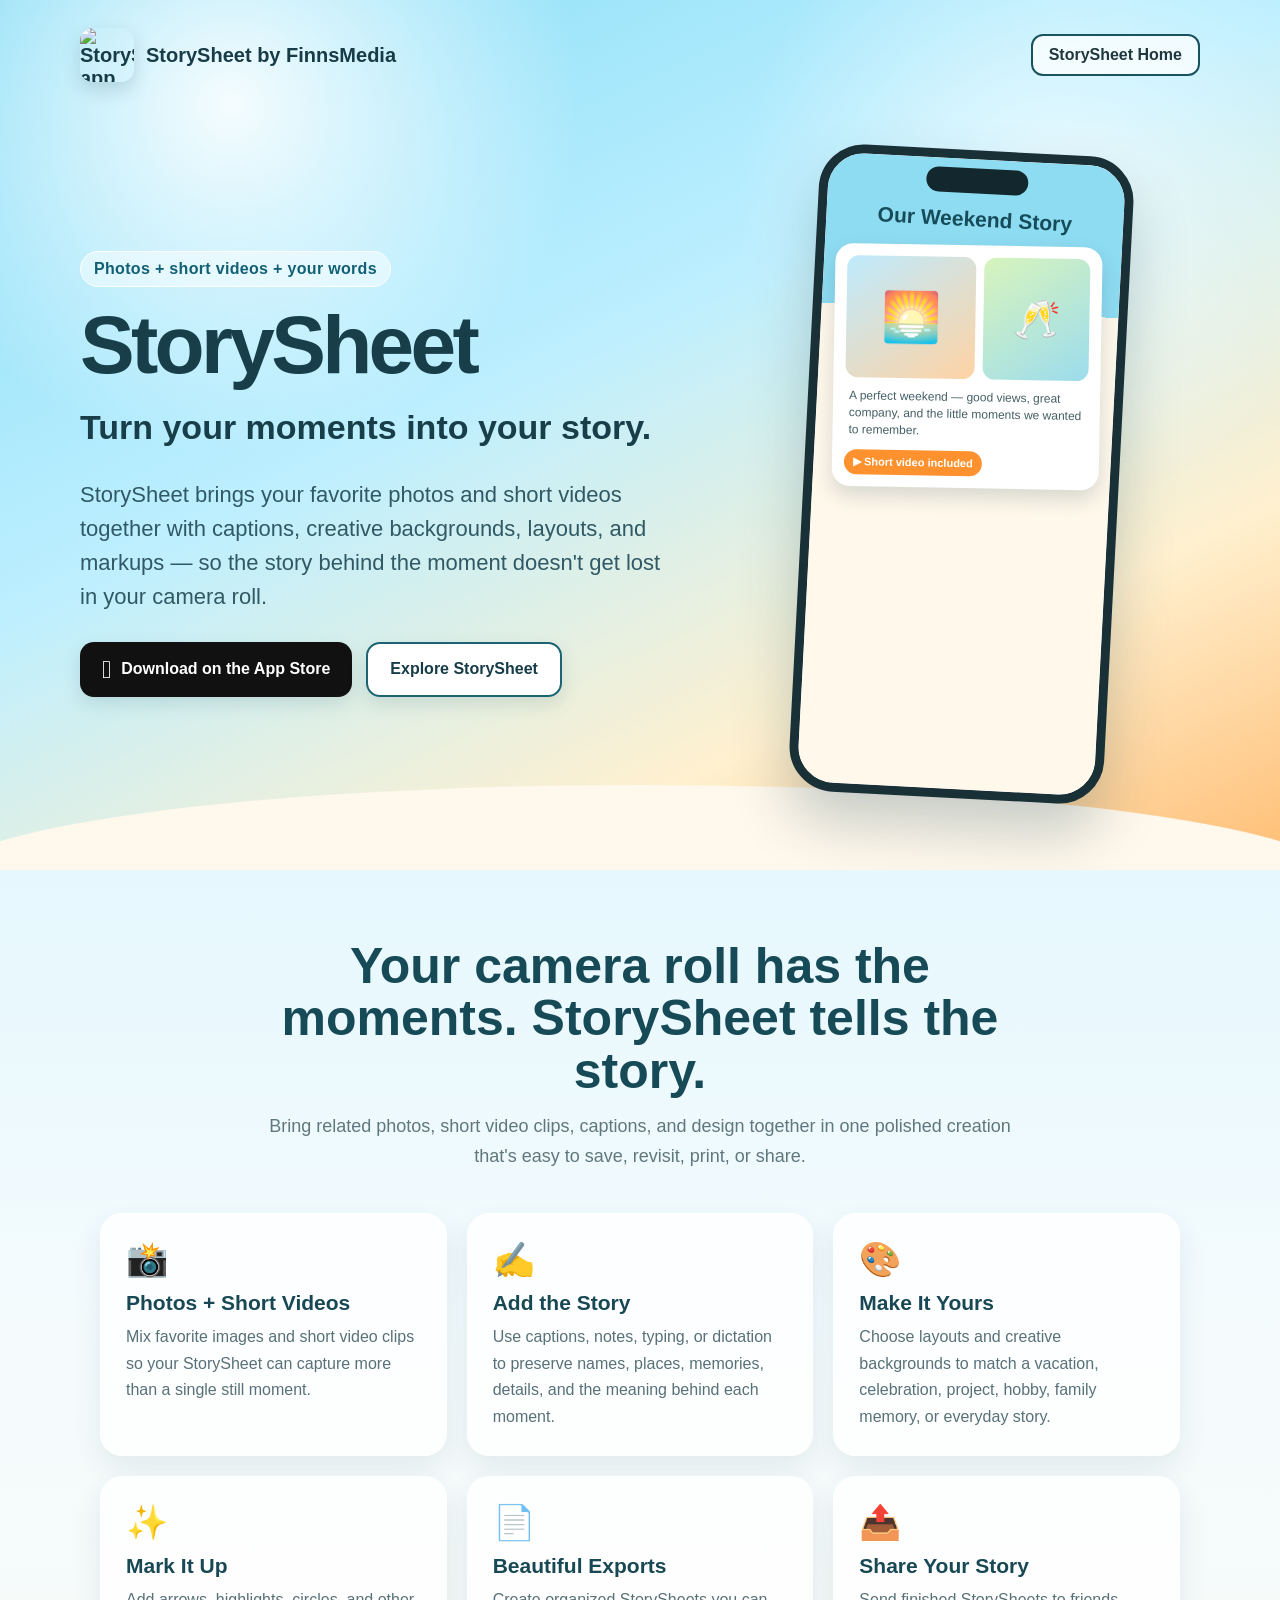
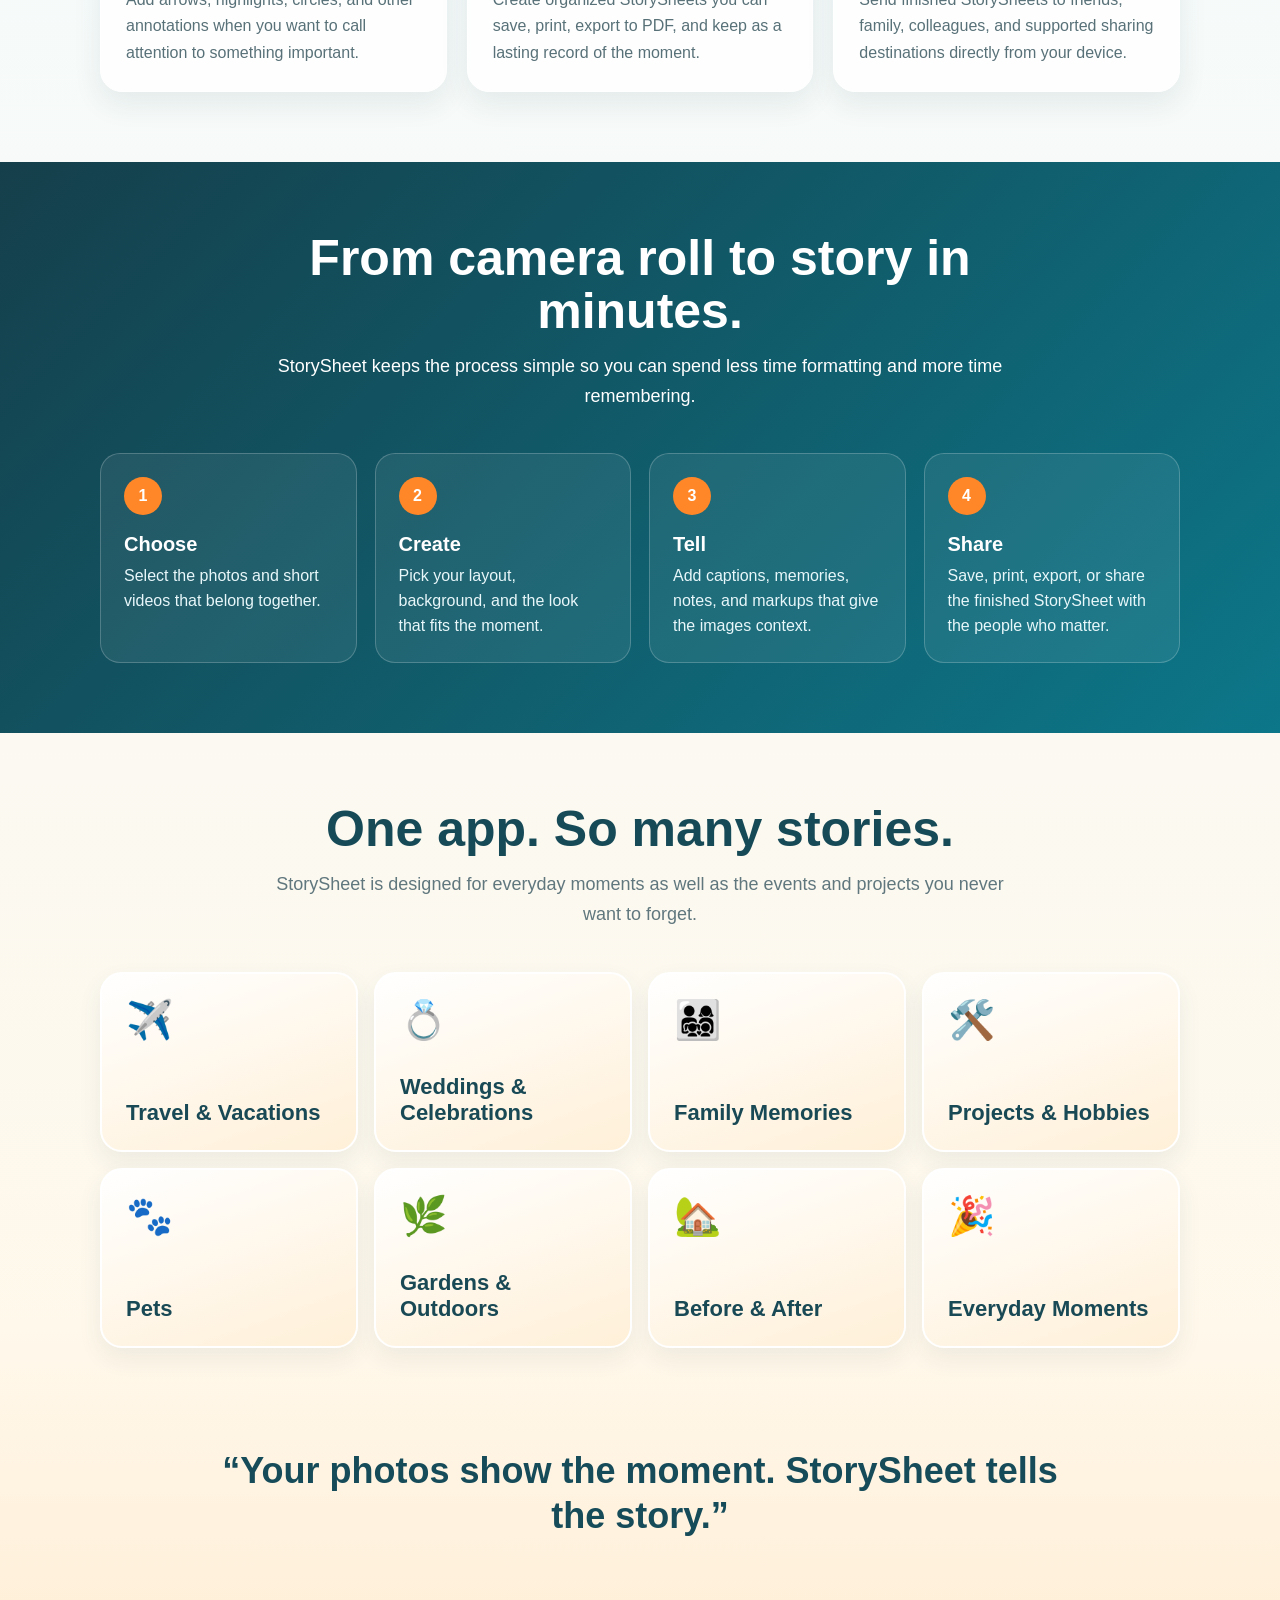
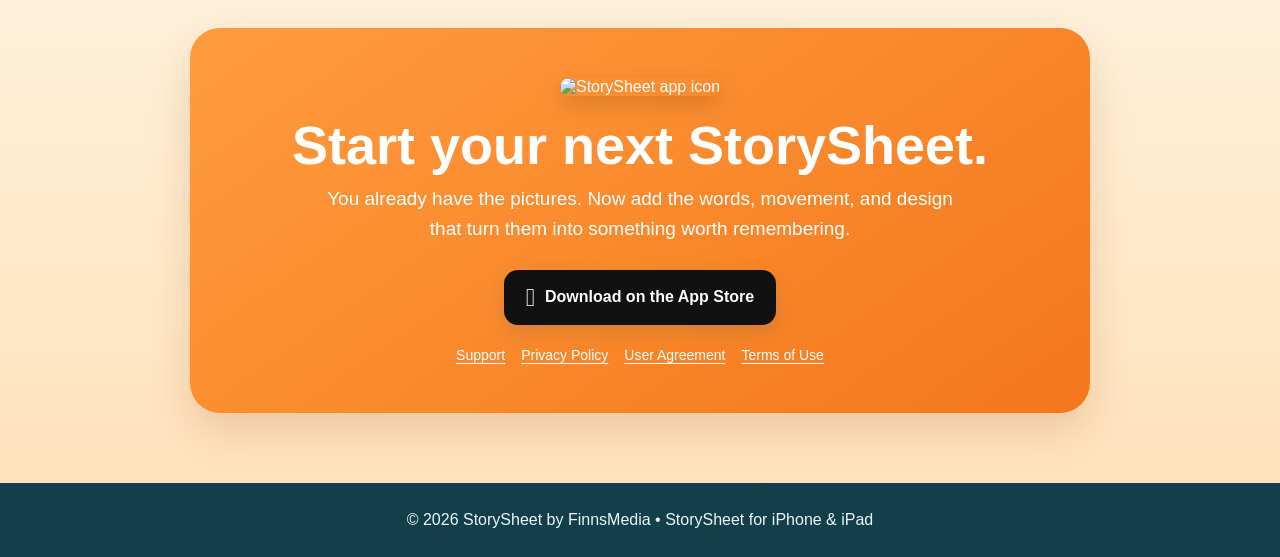
==== index.html @ b2961962 "Publish StorySheet-branded index.html for TikTok website review" ====
<!DOCTYPE html>
<html lang="en">
<head>
<meta charset="UTF-8">
<meta name="viewport" content="width=device-width, initial-scale=1.0">
<link rel="icon" type="image/png" href="https://mnicolaro.github.io/https://mnicolaro.github.io/StorySheet-icon.png">
<link rel="apple-touch-icon" href="https://mnicolaro.github.io/https://mnicolaro.github.io/StorySheet-icon.png">
<meta name="theme-color" content="#ff8a23">
<title>StorySheet | Turn Your Moments Into Your Story</title>
<meta name="description" content="StorySheet turns your photos, short videos, captions, and creative layouts into beautiful visual stories you can save and share.">
<style>
:root{
  --orange:#ff8728;
  --orange-deep:#e86413;
  --sky:#8bd9f4;
  --sky-light:#dff6ff;
  --navy:#173c47;
  --teal:#087b8b;
  --cream:#fff8ec;
  --paper:#fffdf8;
  --ink:#20373d;
  --muted:#60777e;
}
*{box-sizing:border-box}
html{scroll-behavior:smooth}
body{
  margin:0;
  font-family:-apple-system,BlinkMacSystemFont,"Segoe UI",Arial,sans-serif;
  color:var(--ink);
  background:linear-gradient(180deg,#c9f1ff 0,#f4fbfd 35%,#fff8eb 78%,#ffe0b7 100%);
}
a{color:inherit}
.hero{
  position:relative;
  overflow:hidden;
  min-height:650px;
  padding:28px 20px 72px;
  background:
    radial-gradient(circle at 18% 12%,rgba(255,255,255,.9),transparent 27%),
    radial-gradient(circle at 82% 22%,rgba(255,255,255,.65),transparent 25%),
    linear-gradient(155deg,#87ddf6 0%,#bdefff 42%,#fff0cf 75%,#ffbd73 100%);
}
.hero:after{
  content:"";
  position:absolute;
  left:-5%;
  right:-5%;
  bottom:-90px;
  height:175px;
  background:var(--cream);
  border-radius:50% 50% 0 0/55% 55% 0 0;
}
.topbar{
  position:relative;
  z-index:2;
  max-width:1120px;
  margin:auto;
  display:flex;
  align-items:center;
  justify-content:space-between;
  gap:18px;
}
.brand{display:flex;align-items:center;gap:12px;font-weight:800;color:var(--navy);font-size:20px}
.brand img{width:54px;height:54px;border-radius:13px;box-shadow:0 8px 18px #2455652e}
.home-link{
  text-decoration:none;
  font-weight:700;
  padding:10px 16px;
  border:2px solid #1a5360;
  border-radius:12px;
  background:rgba(255,255,255,.74);
}
.hero-grid{
  position:relative;
  z-index:2;
  max-width:1120px;
  margin:68px auto 0;
  display:grid;
  grid-template-columns:1.1fr .9fr;
  align-items:center;
  gap:58px;
}
.eyebrow{
  display:inline-block;
  background:#fff7;
  border:1px solid #fff;
  border-radius:999px;
  padding:8px 13px;
  font-weight:800;
  color:#126075;
  letter-spacing:.02em;
  margin-bottom:18px;
}
h1{
  margin:0;
  max-width:690px;
  font-size:clamp(48px,7vw,82px);
  line-height:.98;
  letter-spacing:-.045em;
  color:#173e49;
}
.hero-copy p{
  font-size:clamp(18px,2vw,22px);
  line-height:1.55;
  max-width:670px;
  color:#315965;
  margin:24px 0;
}
.cta-row{display:flex;gap:14px;flex-wrap:wrap;margin-top:28px}
.cta{
  display:inline-flex;
  align-items:center;
  justify-content:center;
  gap:10px;
  min-height:52px;
  padding:13px 22px;
  border-radius:14px;
  text-decoration:none;
  font-weight:800;
  box-shadow:0 7px 18px #335d6a28;
}
.cta.primary{background:#111;color:#fff}
.cta.secondary{background:#fff;color:var(--navy);border:2px solid #1c6474}
.apple{font-family:-apple-system,BlinkMacSystemFont,sans-serif;font-size:25px}
.phone-wrap{display:grid;place-items:center}
.phone{
  width:min(315px,78vw);
  aspect-ratio:9/18.5;
  border:9px solid #1a3037;
  border-radius:45px;
  background:#fff;
  box-shadow:0 30px 55px #25505e42;
  overflow:hidden;
  position:relative;
  transform:rotate(3deg);
}
.notch{position:absolute;z-index:3;top:9px;left:50%;transform:translateX(-50%);width:102px;height:25px;border-radius:18px;background:#13282e}
.screen{
  height:100%;
  padding:48px 15px 17px;
  background:linear-gradient(#8edcf2 0 24%,#fff8eb 24% 100%);
}
.mini-title{text-align:center;color:#164c59;font-weight:900;font-size:21px;margin-bottom:14px}
.story-sheet{
  background:#fff;
  border-radius:18px;
  padding:12px;
  box-shadow:0 9px 20px #234b5530;
  transform:rotate(-2deg);
}
.photo-grid{display:grid;grid-template-columns:1.1fr .9fr;gap:8px}
.fake-photo{
  min-height:122px;
  border-radius:12px;
  display:grid;
  place-items:center;
  font-size:48px;
  background:linear-gradient(145deg,#beeafd,#ffd3a4);
}
.fake-photo.small{font-size:38px;background:linear-gradient(145deg,#d8f4bd,#9cdced)}
.caption{margin:10px 4px 2px;font-size:12px;line-height:1.4;color:#455f65}
.video-chip{
  display:inline-flex;align-items:center;gap:5px;
  margin-top:10px;padding:6px 9px;border-radius:999px;
  background:#ff922f;color:#fff;font-size:11px;font-weight:800
}
main{position:relative;z-index:3}
.section{max-width:1120px;margin:auto;padding:70px 20px}
.section-head{text-align:center;max-width:760px;margin:0 auto 42px}
.section h2{font-size:clamp(32px,4.5vw,50px);line-height:1.05;margin:0 0 15px;color:#174a57}
.section-head p{font-size:18px;line-height:1.65;color:var(--muted);margin:0}
.features{display:grid;grid-template-columns:repeat(3,1fr);gap:20px}
.card{
  background:rgba(255,255,255,.86);
  border:1px solid #fff;
  border-radius:22px;
  padding:25px;
  box-shadow:0 12px 28px #27556118;
}
.icon{font-size:34px;margin-bottom:12px}
.card h3{font-size:21px;margin:0 0 9px;color:#184854}
.card p{margin:0;line-height:1.65;color:#587178}
.story-band{
  background:linear-gradient(135deg,#153f4b,#0c7789);
  color:#fff;
}
.story-band .section h2,.story-band .section-head p{color:#fff}
.steps{display:grid;grid-template-columns:repeat(4,1fr);gap:18px}
.step{
  position:relative;background:#ffffff12;border:1px solid #ffffff35;
  border-radius:20px;padding:23px;min-height:190px
}
.step-number{
  width:38px;height:38px;border-radius:50%;display:grid;place-items:center;
  background:var(--orange);font-weight:900;margin-bottom:18px
}
.step h3{margin:0 0 8px;font-size:20px}
.step p{margin:0;line-height:1.55;color:#e8f7fa}
.uses{display:grid;grid-template-columns:repeat(4,1fr);gap:16px}
.use{
  min-height:180px;border-radius:22px;padding:24px;display:flex;flex-direction:column;justify-content:flex-end;
  background:linear-gradient(160deg,#fff,#fff0d8);border:2px solid #fff;box-shadow:0 10px 23px #2b526015
}
.use b{font-size:22px;color:#184955}
.use span{font-size:38px;margin-bottom:auto}
.quote{
  max-width:850px;margin:10px auto 0;text-align:center;
  font-size:clamp(25px,3vw,36px);font-weight:850;line-height:1.25;color:#164b59
}
.final{
  text-align:center;
  max-width:900px;
  margin:20px auto 70px;
  padding:50px 24px;
  border-radius:30px;
  background:linear-gradient(145deg,#ff9c3e,#f4771c);
  color:#fff;
  box-shadow:0 18px 40px #9a541d33;
}
.final img{width:90px;height:90px;border-radius:21px;box-shadow:0 8px 20px #7c3b1740}
.final h2{font-size:clamp(35px,5vw,54px);margin:18px 0 8px}
.final p{font-size:19px;line-height:1.6;max-width:650px;margin:0 auto 25px}
.legal{display:flex;justify-content:center;gap:16px;flex-wrap:wrap;margin-top:22px;font-size:14px}
.legal a{color:#fff;text-underline-offset:3px}
footer{text-align:center;padding:28px 20px;background:#123f4a;color:#e9f7fa}
@media(max-width:850px){
  .hero-grid{grid-template-columns:1fr;text-align:center;margin-top:48px}
  .hero-copy p{margin-left:auto;margin-right:auto}
  .cta-row{justify-content:center}
  .phone{width:min(285px,72vw)}
  .features{grid-template-columns:1fr 1fr}
  .steps,.uses{grid-template-columns:1fr 1fr}
}
@media(max-width:560px){
  .hero{padding-left:16px;padding-right:16px}
  .brand span{display:none}
  .hero-grid{gap:38px}
  .features,.steps,.uses{grid-template-columns:1fr}
  .section{padding:55px 16px}
  .topbar{align-items:center}
  .home-link{font-size:14px;padding:9px 12px}
}
</style>
<link rel="icon" type="image/png" href="https://mnicolaro.github.io/StorySheet-icon.png"><link rel="apple-touch-icon" href="https://mnicolaro.github.io/StorySheet-icon.png"><link rel="canonical" href="https://www.storysheetapp.com/">
</head>
<body>
<header class="hero">
  <div class="topbar">
    <div class="brand"><img src="https://mnicolaro.github.io/StorySheet-icon.png" alt="StorySheet app icon"><span>StorySheet by FinnsMedia</span></div>
    <a class="home-link" href="https://www.storysheetapp.com/">StorySheet Home</a>
  </div>

  <div class="hero-grid">
    <div class="hero-copy">
      <div class="eyebrow">Photos + short videos + your words</div>
      <h1>StorySheet</h1><p style="font-weight:800;font-size:clamp(24px,3vw,34px);margin:16px 0 0;color:#173e49">Turn your moments into your story.</p>
      <p>StorySheet brings your favorite photos and short videos together with captions, creative backgrounds, layouts, and markups — so the story behind the moment doesn't get lost in your camera roll.</p>
      <div class="cta-row">
        <a class="cta primary" href="https://apps.apple.com/us/app/storysheet/id6763627551" target="_blank" rel="noopener noreferrer"><span class="apple" aria-hidden="true">&#63743;</span> Download on the App Store</a>
        <a class="cta secondary" href="#features">Explore StorySheet</a>
      </div>
    </div>

    <div class="phone-wrap" aria-hidden="true">
      <div class="phone">
        <div class="notch"></div>
        <div class="screen">
          <div class="mini-title">Our Weekend Story</div>
          <div class="story-sheet">
            <div class="photo-grid">
              <div class="fake-photo">🌅</div>
              <div class="fake-photo small">🥂</div>
            </div>
            <div class="caption">A perfect weekend — good views, great company, and the little moments we wanted to remember.</div>
            <div class="video-chip">▶ Short video included</div>
          </div>
        </div>
      </div>
    </div>
  </div>
</header>

<main>
<section class="section" id="features">
  <div class="section-head">
    <h2>Your camera roll has the moments. StorySheet tells the story.</h2>
    <p>Bring related photos, short video clips, captions, and design together in one polished creation that's easy to save, revisit, print, or share.</p>
  </div>
  <div class="features">
    <article class="card"><div class="icon">📸</div><h3>Photos + Short Videos</h3><p>Mix favorite images and short video clips so your StorySheet can capture more than a single still moment.</p></article>
    <article class="card"><div class="icon">✍️</div><h3>Add the Story</h3><p>Use captions, notes, typing, or dictation to preserve names, places, memories, details, and the meaning behind each moment.</p></article>
    <article class="card"><div class="icon">🎨</div><h3>Make It Yours</h3><p>Choose layouts and creative backgrounds to match a vacation, celebration, project, hobby, family memory, or everyday story.</p></article>
    <article class="card"><div class="icon">✨</div><h3>Mark It Up</h3><p>Add arrows, highlights, circles, and other annotations when you want to call attention to something important.</p></article>
    <article class="card"><div class="icon">📄</div><h3>Beautiful Exports</h3><p>Create organized StorySheets you can save, print, export to PDF, and keep as a lasting record of the moment.</p></article>
    <article class="card"><div class="icon">📤</div><h3>Share Your Story</h3><p>Send finished StorySheets to friends, family, colleagues, and supported sharing destinations directly from your device.</p></article>
  </div>
</section>

<section class="story-band">
  <div class="section">
    <div class="section-head">
      <h2>From camera roll to story in minutes.</h2>
      <p>StorySheet keeps the process simple so you can spend less time formatting and more time remembering.</p>
    </div>
    <div class="steps">
      <article class="step"><div class="step-number">1</div><h3>Choose</h3><p>Select the photos and short videos that belong together.</p></article>
      <article class="step"><div class="step-number">2</div><h3>Create</h3><p>Pick your layout, background, and the look that fits the moment.</p></article>
      <article class="step"><div class="step-number">3</div><h3>Tell</h3><p>Add captions, memories, notes, and markups that give the images context.</p></article>
      <article class="step"><div class="step-number">4</div><h3>Share</h3><p>Save, print, export, or share the finished StorySheet with the people who matter.</p></article>
    </div>
  </div>
</section>

<section class="section">
  <div class="section-head">
    <h2>One app. So many stories.</h2>
    <p>StorySheet is designed for everyday moments as well as the events and projects you never want to forget.</p>
  </div>
  <div class="uses">
    <div class="use"><span>✈️</span><b>Travel & Vacations</b></div>
    <div class="use"><span>💍</span><b>Weddings & Celebrations</b></div>
    <div class="use"><span>👨‍👩‍👧‍👦</span><b>Family Memories</b></div>
    <div class="use"><span>🛠️</span><b>Projects & Hobbies</b></div>
    <div class="use"><span>🐾</span><b>Pets</b></div>
    <div class="use"><span>🌿</span><b>Gardens & Outdoors</b></div>
    <div class="use"><span>🏡</span><b>Before & After</b></div>
    <div class="use"><span>🎉</span><b>Everyday Moments</b></div>
  </div>
</section>

<section class="section" style="padding-top:20px">
  <p class="quote">“Your photos show the moment. StorySheet tells the story.”</p>
</section>

<section class="final">
  <img src="https://mnicolaro.github.io/StorySheet-icon.png" alt="StorySheet app icon">
  <h2>Start your next StorySheet.</h2>
  <p>You already have the pictures. Now add the words, movement, and design that turn them into something worth remembering.</p>
  <a class="cta primary" href="https://apps.apple.com/us/app/storysheet/id6763627551" target="_blank" rel="noopener noreferrer"><span class="apple" aria-hidden="true">&#63743;</span> Download on the App Store</a>
  <div class="legal">
    <a href="support.html">Support</a>
    <a href="privacy-policy.html">Privacy Policy</a>
    <a href="user-agreement.html">User Agreement</a>
    <a href="terms-of-service.html">Terms of Use</a>
  </div>
</section>
</main>

<footer>© 2026 StorySheet by FinnsMedia • StorySheet for iPhone &amp; iPad</footer>
</body>
</html>
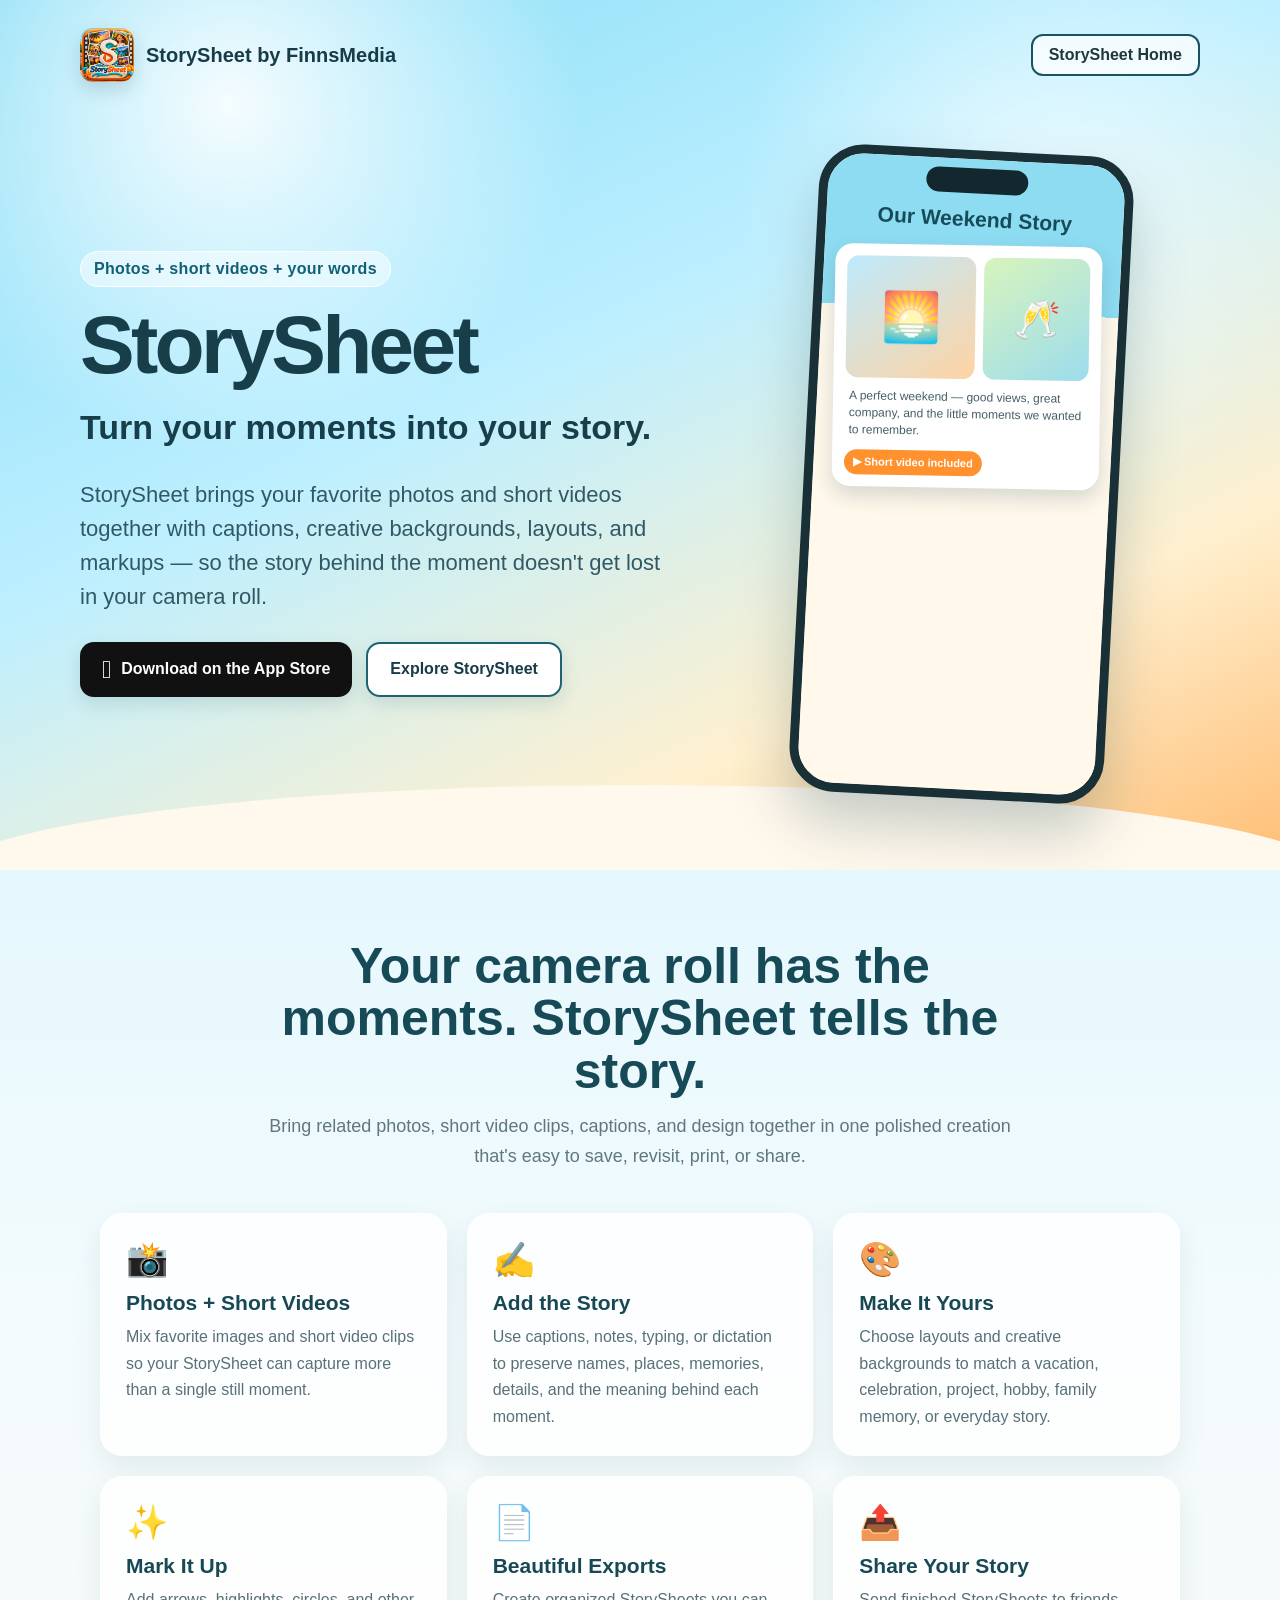
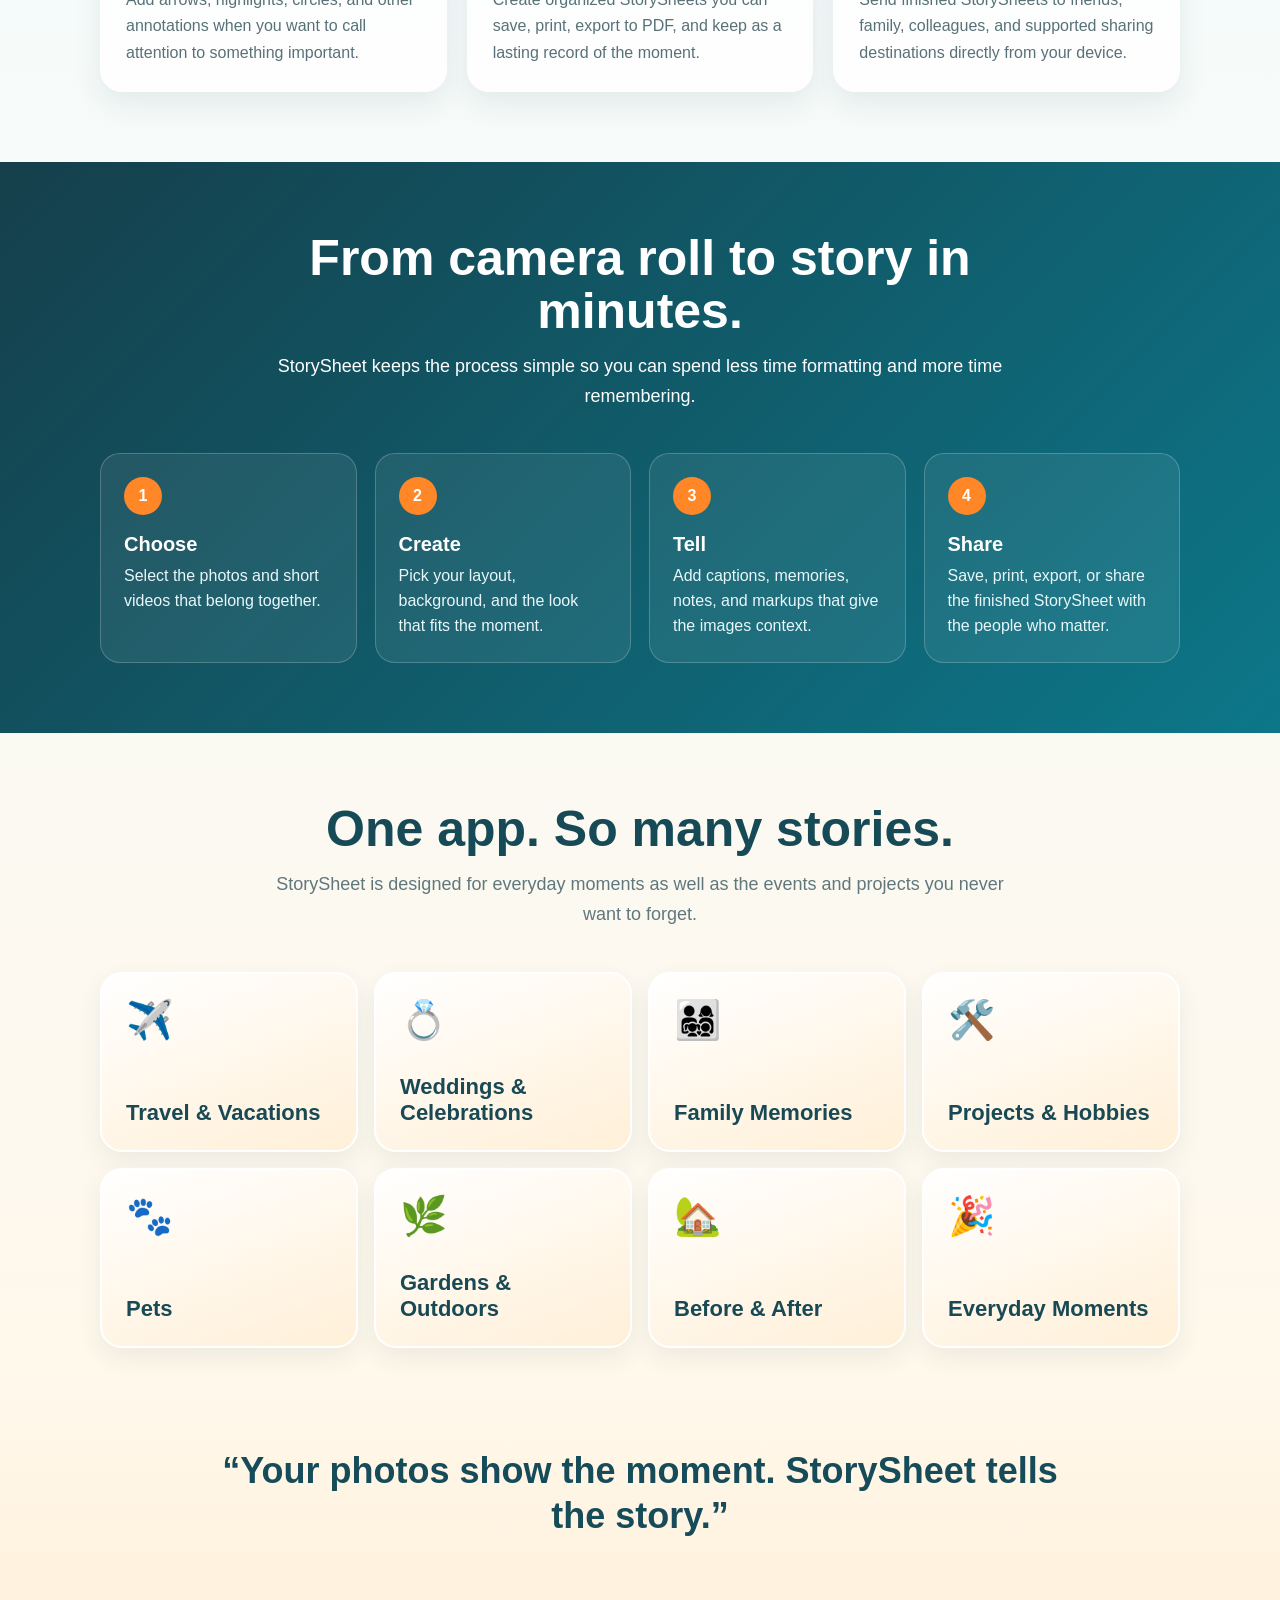
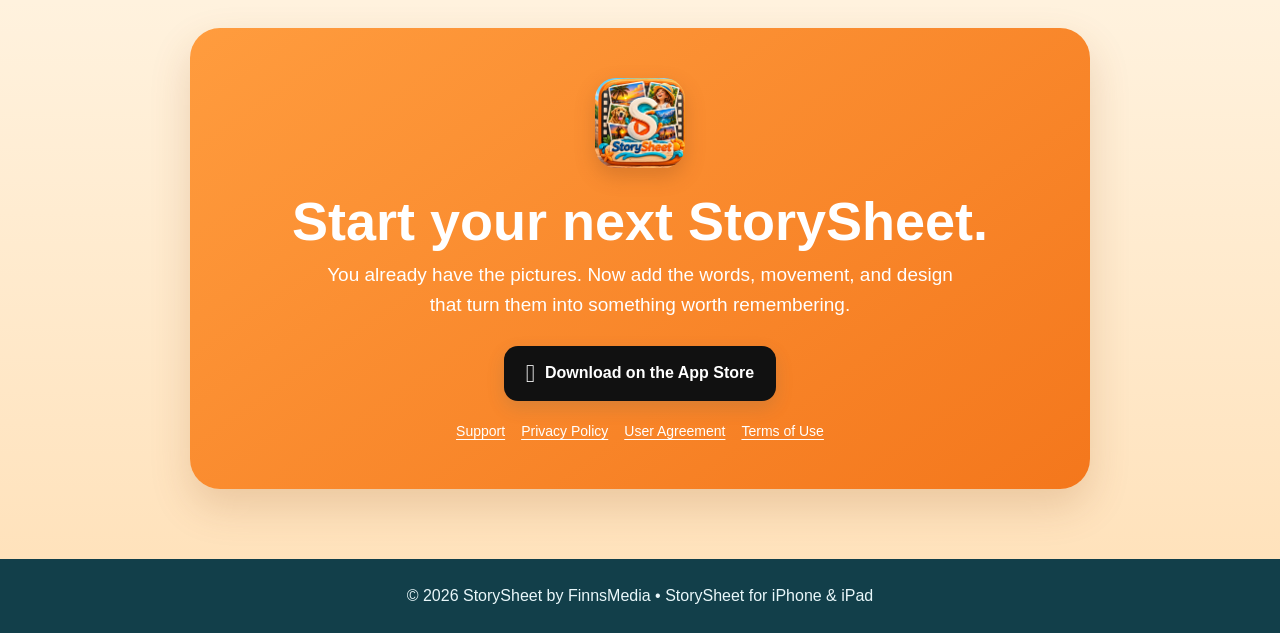
==== commit 2d709c68: "Use StorySheet-domain app icon for favicon and page header" ====
--- a/index.html
+++ b/index.html
@@ -3,8 +3,8 @@
 <head>
 <meta charset="UTF-8">
 <meta name="viewport" content="width=device-width, initial-scale=1.0">
-<link rel="icon" type="image/png" href="https://mnicolaro.github.io/https://mnicolaro.github.io/StorySheet-icon.png">
-<link rel="apple-touch-icon" href="https://mnicolaro.github.io/https://mnicolaro.github.io/StorySheet-icon.png">
+<link rel="icon" type="image/png" href="https://mnicolaro.github.io//StorySheet-icon.png">
+<link rel="apple-touch-icon" href="https://mnicolaro.github.io//StorySheet-icon.png">
 <meta name="theme-color" content="#ff8a23">
 <title>StorySheet | Turn Your Moments Into Your Story</title>
 <meta name="description" content="StorySheet turns your photos, short videos, captions, and creative layouts into beautiful visual stories you can save and share.">
@@ -241,12 +241,12 @@
   .home-link{font-size:14px;padding:9px 12px}
 }
 </style>
-<link rel="icon" type="image/png" href="https://mnicolaro.github.io/StorySheet-icon.png"><link rel="apple-touch-icon" href="https://mnicolaro.github.io/StorySheet-icon.png"><link rel="canonical" href="https://www.storysheetapp.com/">
+<link rel="icon" type="image/png" href="/StorySheet-icon.png"><link rel="apple-touch-icon" href="/StorySheet-icon.png"><link rel="canonical" href="https://www.storysheetapp.com/">
 </head>
 <body>
 <header class="hero">
   <div class="topbar">
-    <div class="brand"><img src="https://mnicolaro.github.io/StorySheet-icon.png" alt="StorySheet app icon"><span>StorySheet by FinnsMedia</span></div>
+    <div class="brand"><img src="/StorySheet-icon.png" alt="StorySheet app icon"><span>StorySheet by FinnsMedia</span></div>
     <a class="home-link" href="https://www.storysheetapp.com/">StorySheet Home</a>
   </div>
 
@@ -333,7 +333,7 @@
 </section>
 
 <section class="final">
-  <img src="https://mnicolaro.github.io/StorySheet-icon.png" alt="StorySheet app icon">
+  <img src="/StorySheet-icon.png" alt="StorySheet app icon">
   <h2>Start your next StorySheet.</h2>
   <p>You already have the pictures. Now add the words, movement, and design that turn them into something worth remembering.</p>
   <a class="cta primary" href="https://apps.apple.com/us/app/storysheet/id6763627551" target="_blank" rel="noopener noreferrer"><span class="apple" aria-hidden="true">&#63743;</span> Download on the App Store</a>
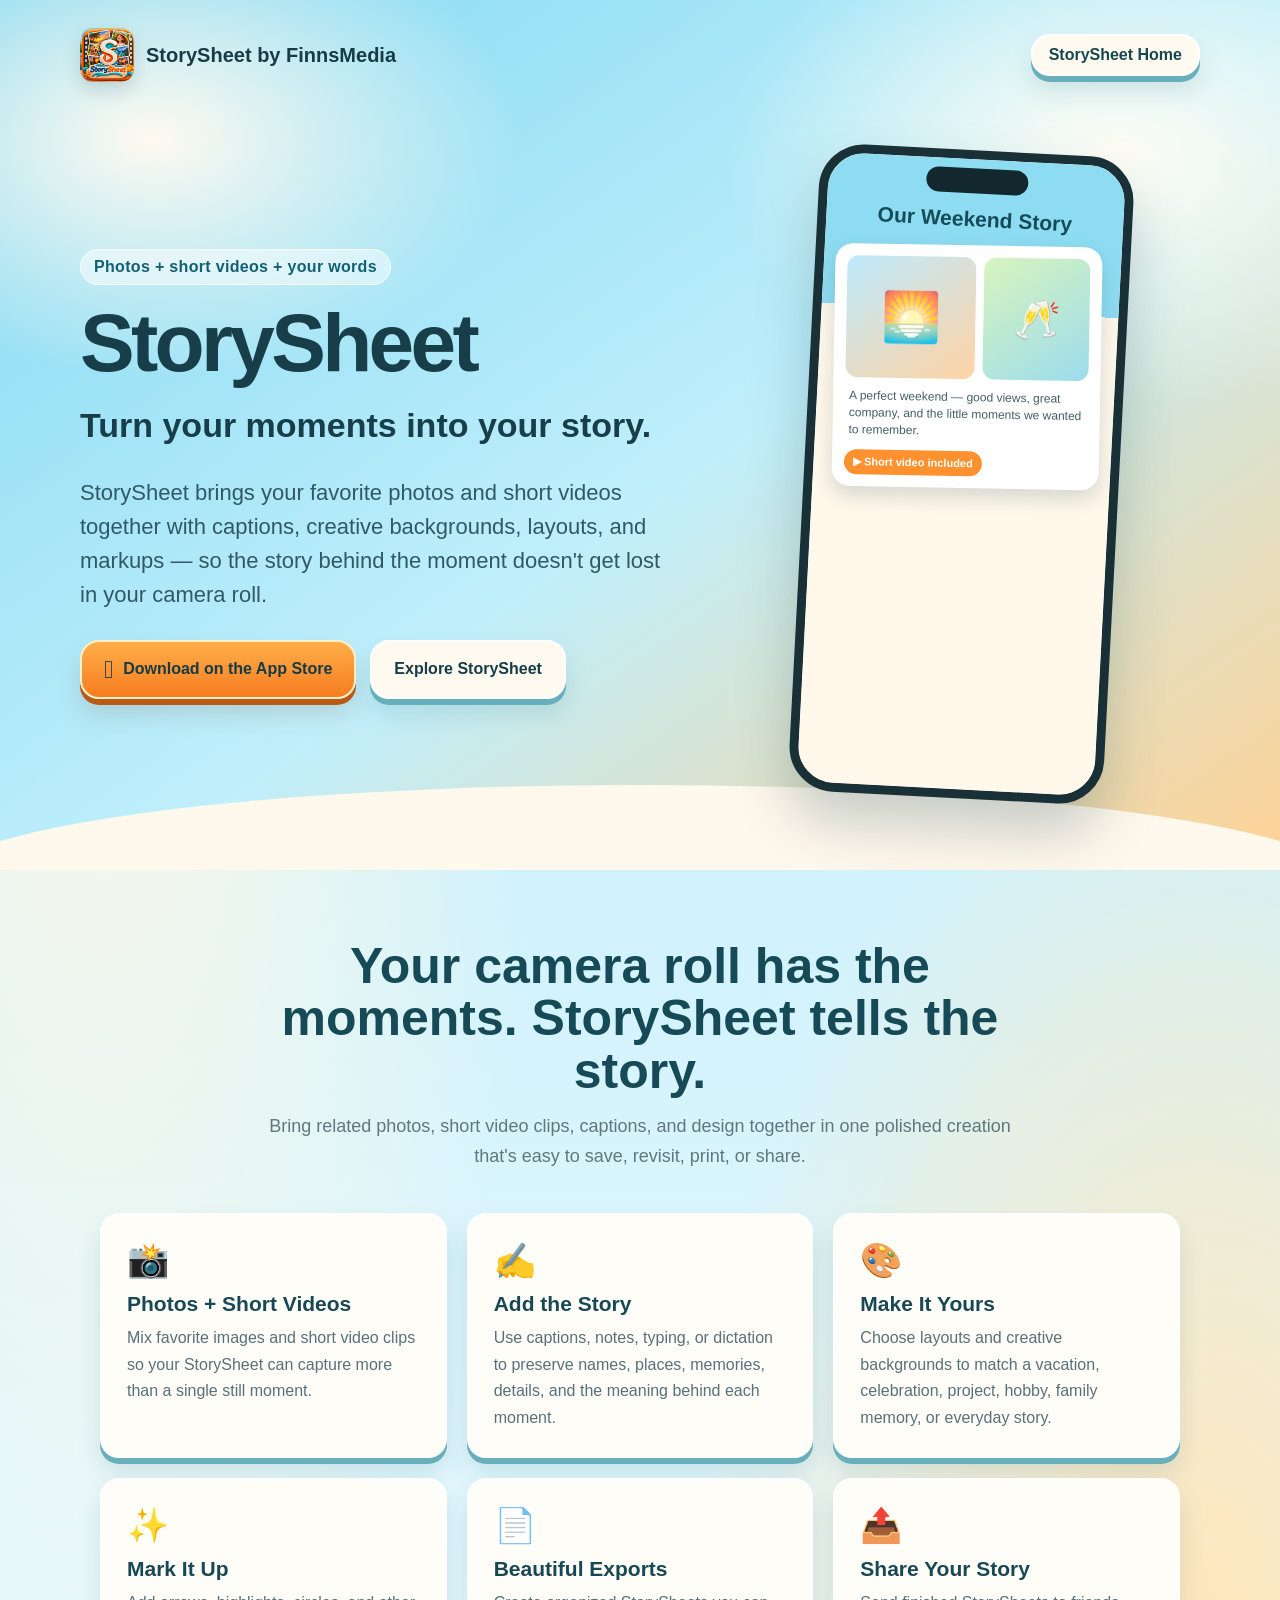
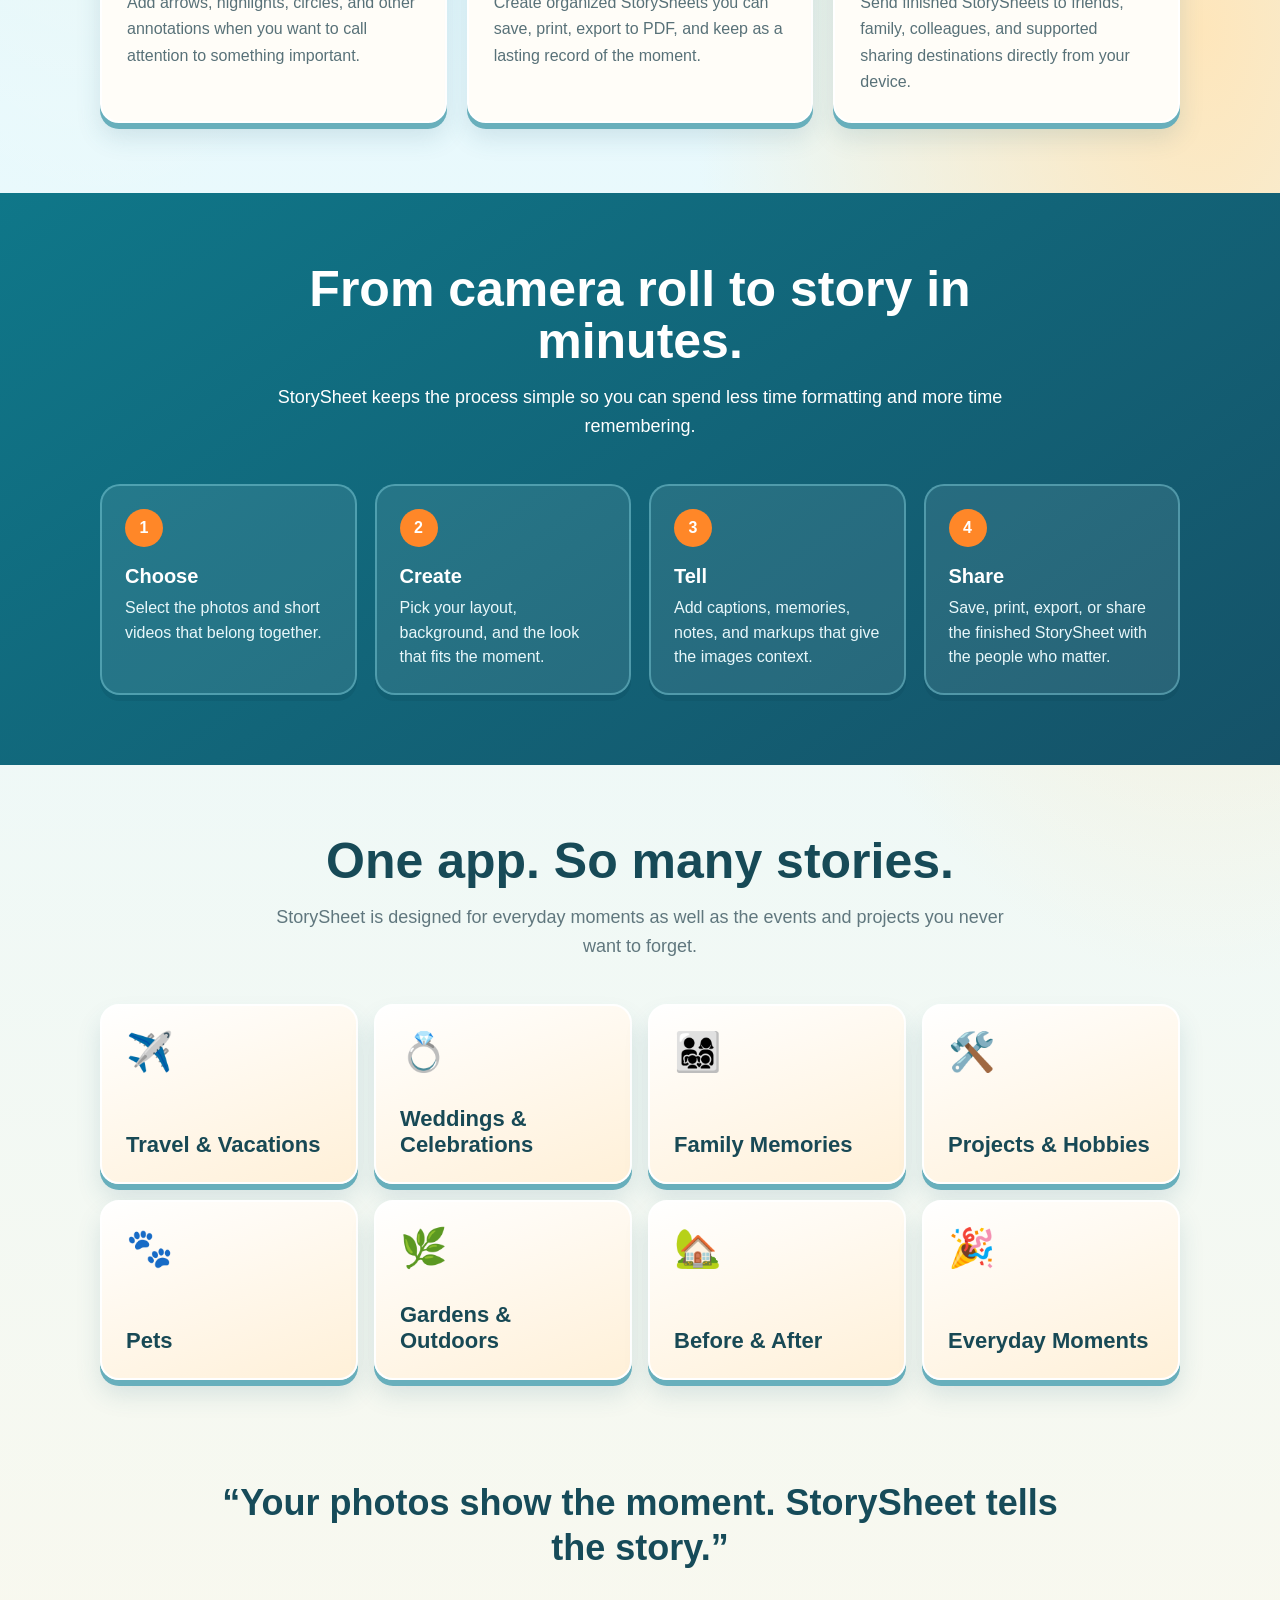
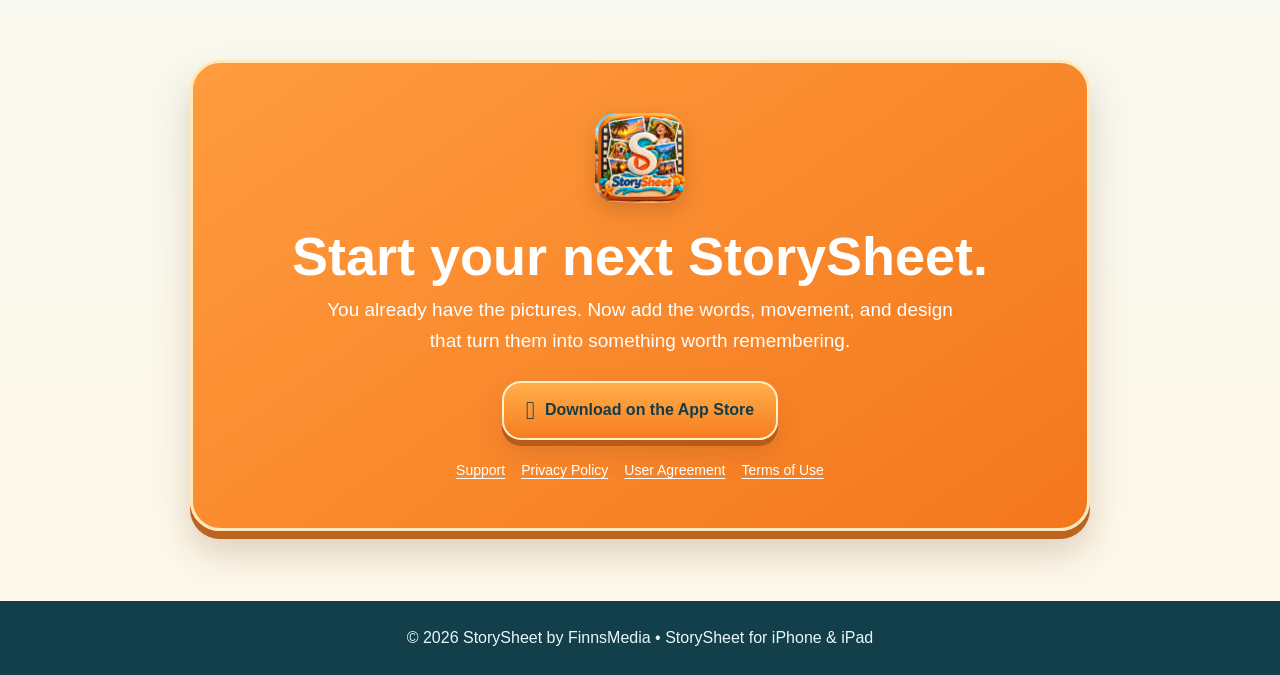
==== commit bb522a0c: "Apply FinnsMedia coastal clay styling to index.html" ====
--- a/index.html
+++ b/index.html
@@ -242,6 +242,7 @@
 }
 </style>
 <link rel="icon" type="image/png" href="/StorySheet-icon.png"><link rel="apple-touch-icon" href="/StorySheet-icon.png"><link rel="canonical" href="https://www.storysheetapp.com/">
+<link rel="stylesheet" href="/clay-theme.css">
 </head>
 <body>
 <header class="hero">
--- a/clay-theme.css
+++ b/clay-theme.css
@@ -0,0 +1,28 @@
+/* FinnsMedia-inspired coastal claymation design system — visual styling only */
+:root{--clay-sky:#bceeff;--clay-aqua:#54c6dc;--clay-teal:#087b8b;--clay-orange:#ff9b38;--clay-ink:#174750;--clay-cream:#fff8e9}
+html{scroll-behavior:smooth}
+body{color:var(--clay-ink)!important;background:radial-gradient(ellipse at 8% 14%,#fff9e8 0,transparent 27%),radial-gradient(ellipse at 94% 42%,#fee6bb 0,transparent 30%),linear-gradient(180deg,#b6ebfc 0%,#e8f9fd 44%,#fff8e9 100%)!important}
+body>div:first-of-type:not(.hero){background:linear-gradient(125deg,#76d5f0 0%,#b6edff 45%,#ffd396 100%)!important;color:#174750!important;padding:48px 20px 60px!important;position:relative;overflow:hidden;box-shadow:inset 0 -9px 0 #fff9e9}
+body>div:first-of-type:not(.hero)::before,body>div:first-of-type:not(.hero)::after{content:"";position:absolute;z-index:0;background:rgba(255,255,255,.52);border-radius:50%;filter:blur(1px)}
+body>div:first-of-type:not(.hero)::before{width:240px;height:66px;left:5%;top:29px;box-shadow:45px -19px 0 12px rgba(255,255,255,.32)}
+body>div:first-of-type:not(.hero)::after{width:170px;height:52px;right:6%;top:72px;box-shadow:-25px -16px 0 10px rgba(255,255,255,.25)}
+body>div:first-of-type:not(.hero)>*{position:relative;z-index:1}
+body>div:first-of-type:not(.hero) img{border:4px solid #fff9ec!important;border-radius:25px!important;box-shadow:0 9px 0 #0d8d9b,0 16px 25px #21536638!important}
+body>div:first-of-type:not(.hero) h1{text-shadow:0 3px 0 #ffffffbd;font-weight:900;letter-spacing:-.035em}
+body>div:first-of-type:not(.hero) p{font-weight:700}
+body>div:nth-of-type(2):not(.hero){width:calc(100% - 32px);max-width:880px!important;margin:30px auto 48px!important;padding:clamp(22px,4vw,44px)!important;background:#fffdf8!important;border:3px solid #fff!important;border-radius:29px!important;box-shadow:0 10px 0 #80cdd6,0 21px 34px #316c7529!important;line-height:1.7}
+body>div:nth-of-type(2) h2{color:#116a7b;font-size:clamp(25px,3vw,34px);line-height:1.2}
+body>div:nth-of-type(2) h3{color:#166777;margin-top:1.5em}
+body>div:nth-of-type(2) hr{border:0;border-top:2px solid #d5edf0}
+body>div:nth-of-type(2) a[href="https://www.storysheetapp.com/"]{display:inline-block!important;padding:13px 23px!important;border:2px solid #145a69!important;border-radius:16px!important;background:linear-gradient(#ffb34e,#ff8a26)!important;color:#173c47!important;font-weight:800!important;text-decoration:none!important;box-shadow:0 5px 0 #c3661b,0 10px 18px #c3661b33!important;transition:transform .15s}
+body>div:nth-of-type(2) a[href="https://www.storysheetapp.com/"]:hover{transform:translateY(-2px)}
+body>div:last-of-type:not(:nth-of-type(2)){color:#356772!important}
+body:has(>header.hero) .hero{background:radial-gradient(ellipse at 12% 16%,#fffaf0 0%,transparent 23%),radial-gradient(ellipse at 87% 18%,#fffdf4 0%,transparent 25%),linear-gradient(145deg,#81d8f2 0%,#c0effb 54%,#ffd294 100%)}
+body:has(>header.hero) .home-link,body:has(>header.hero) .cta,body:has(>header.hero) .card,body:has(>header.hero) .use{border:2px solid #fff;box-shadow:0 6px 0 #68afbc,0 15px 25px #28667b25;border-radius:19px}
+body:has(>header.hero) .cta.primary{background:linear-gradient(180deg,#ffae49,#f77d20);color:#173b45;border-color:#ffefc9;box-shadow:0 6px 0 #b75b17,0 15px 25px #7c482b2c}
+body:has(>header.hero) .cta.secondary,body:has(>header.hero) .home-link{background:#fffaf0}
+body:has(>header.hero) .card{background:#fffdf8}
+body:has(>header.hero) .story-band{background:linear-gradient(145deg,#0f7789,#155268)}
+body:has(>header.hero) .step{background:#ffffff16;border:2px solid #90dfec66;box-shadow:0 6px 0 #083f502a}
+body:has(>header.hero) .final{border:3px solid #ffe8bb;box-shadow:0 8px 0 #bc641d,0 22px 35px #81533340}
+@media(max-width:600px){body>div:first-of-type:not(.hero){padding:32px 14px 38px!important}body>div:nth-of-type(2):not(.hero){width:calc(100% - 20px);padding:24px!important;margin:20px auto 32px!important}}
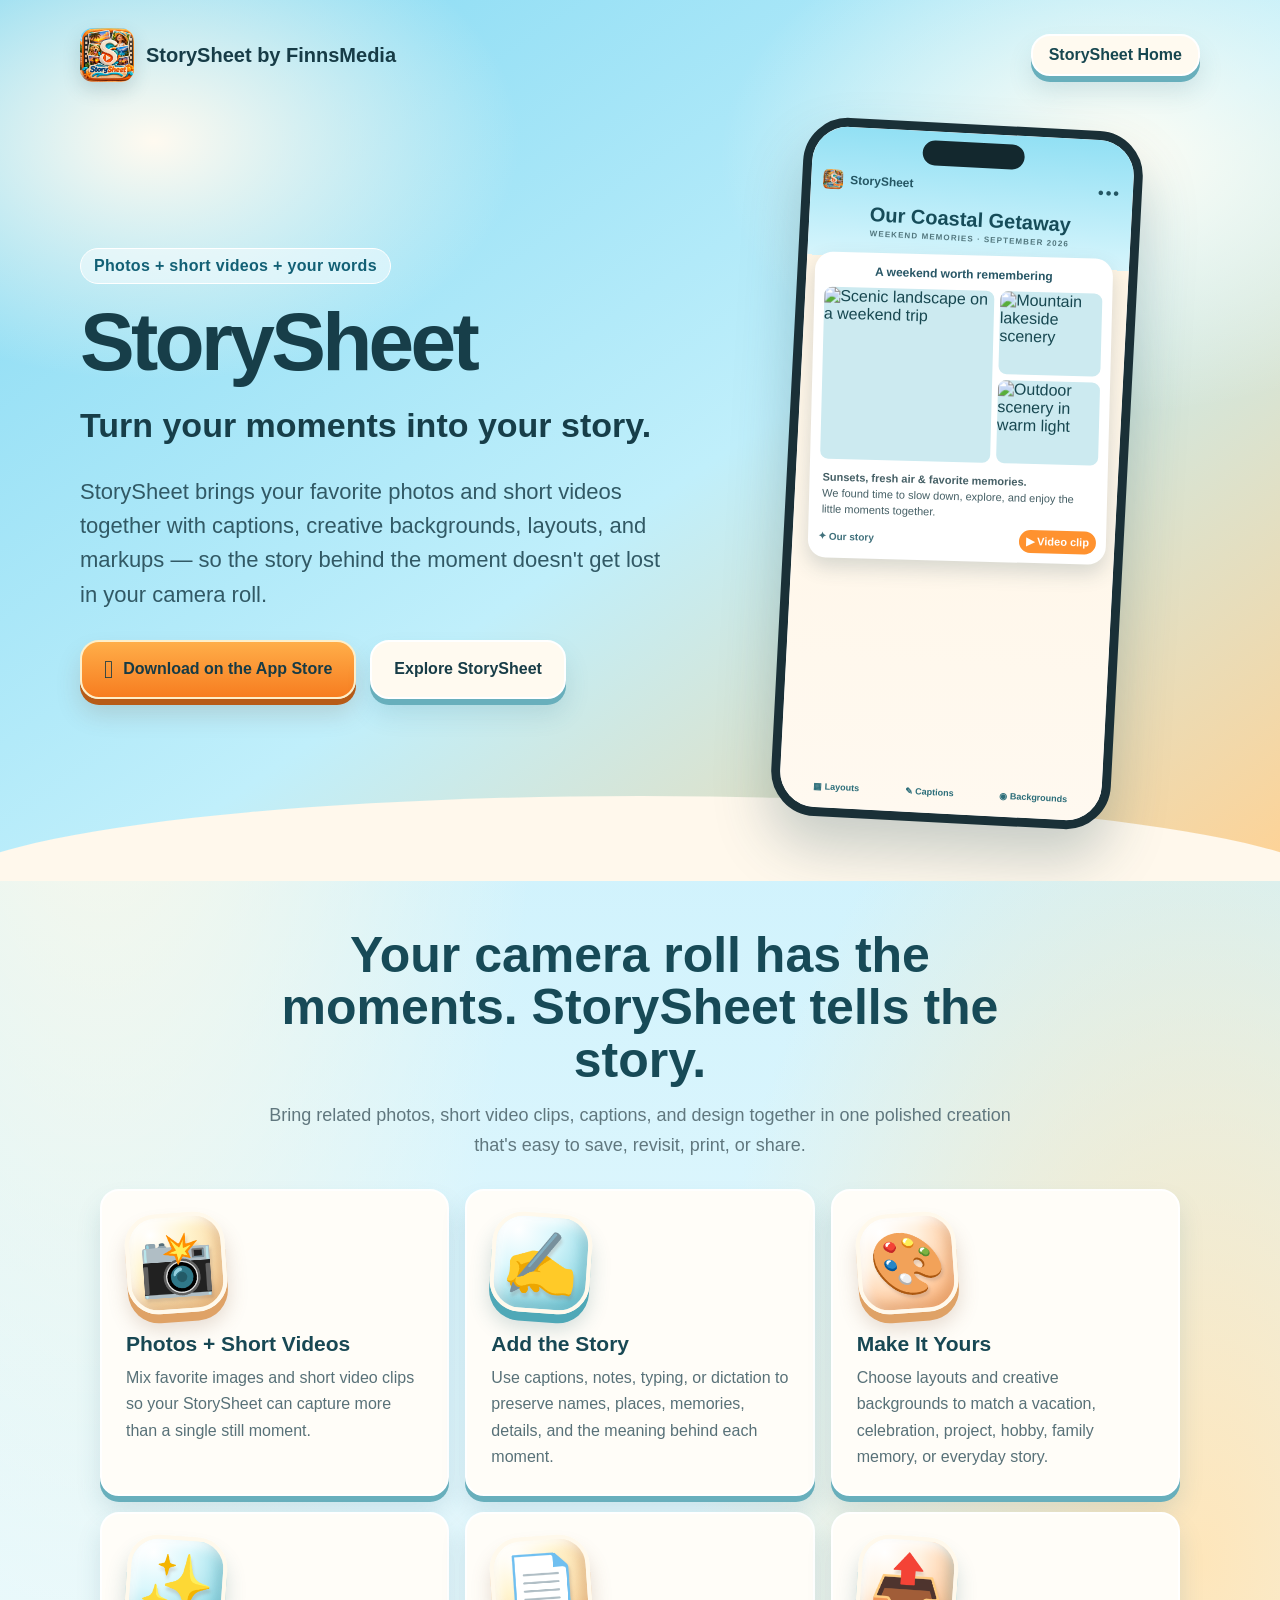
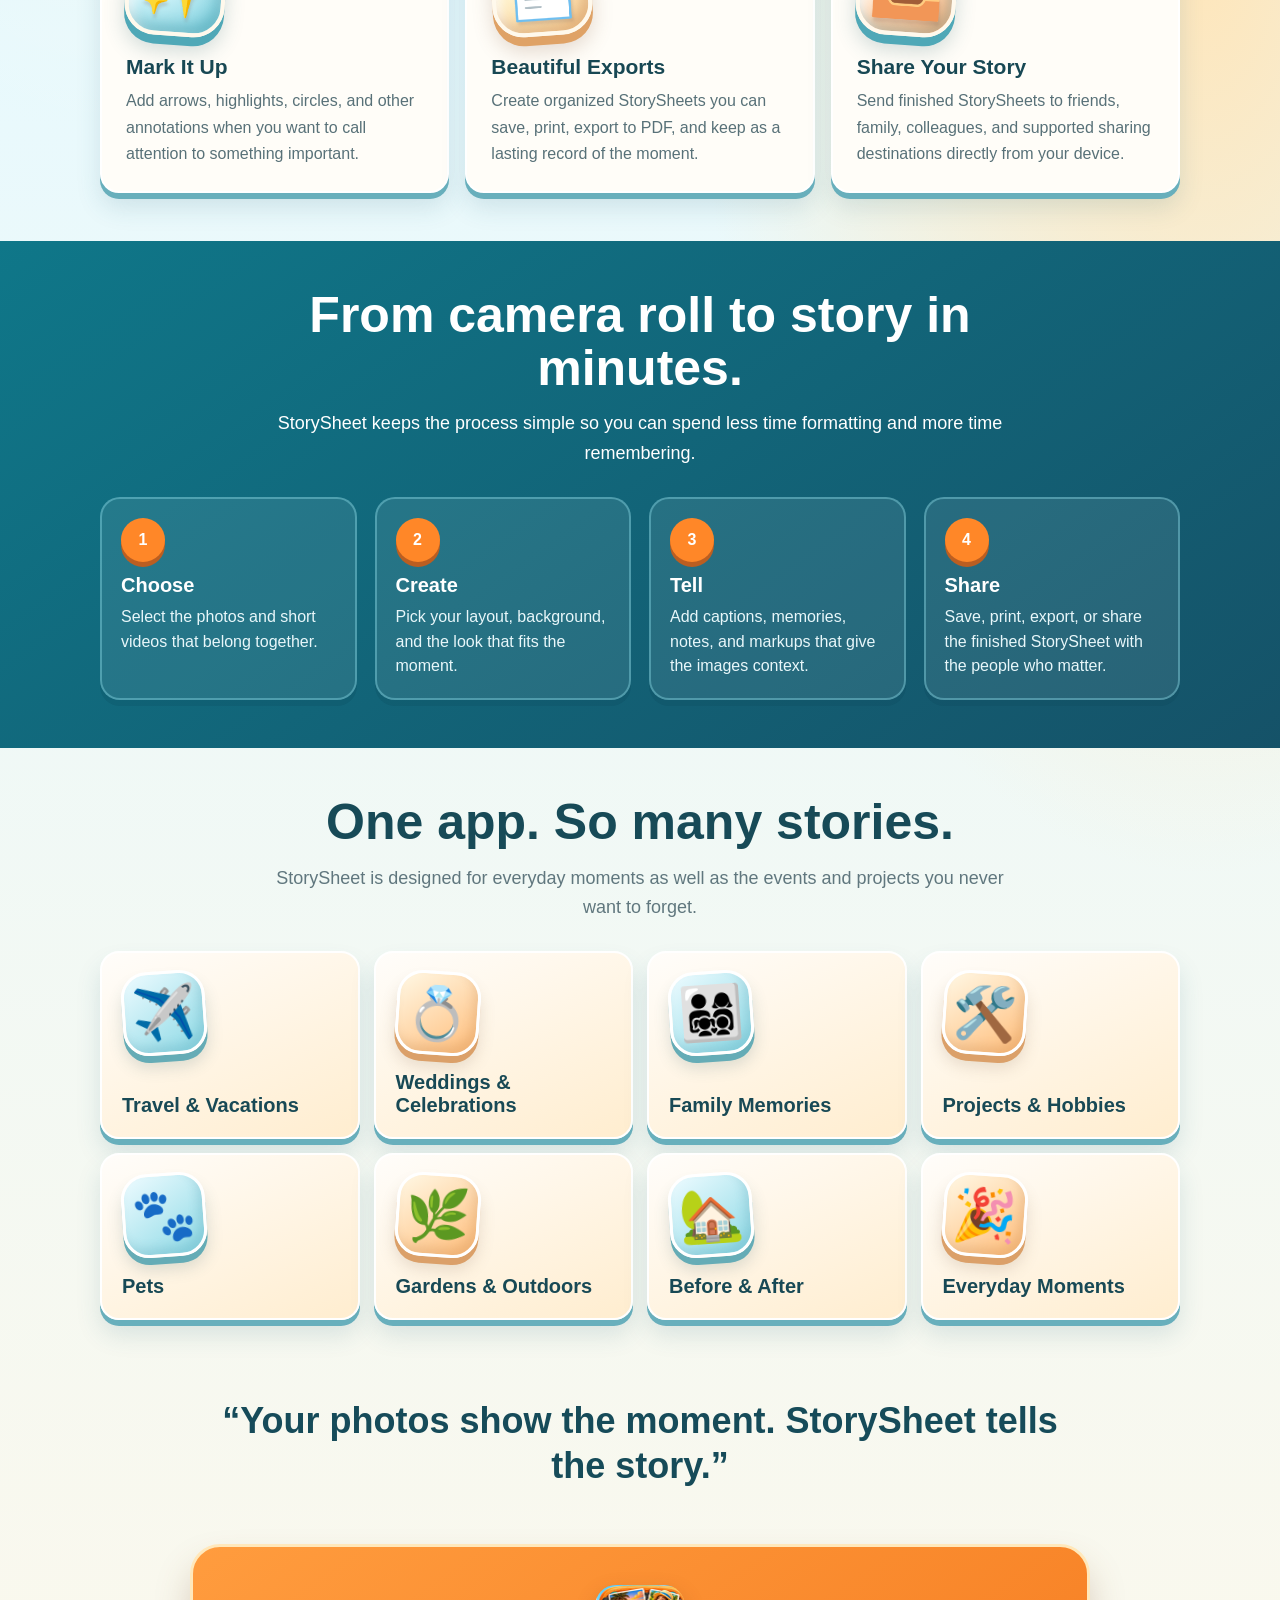
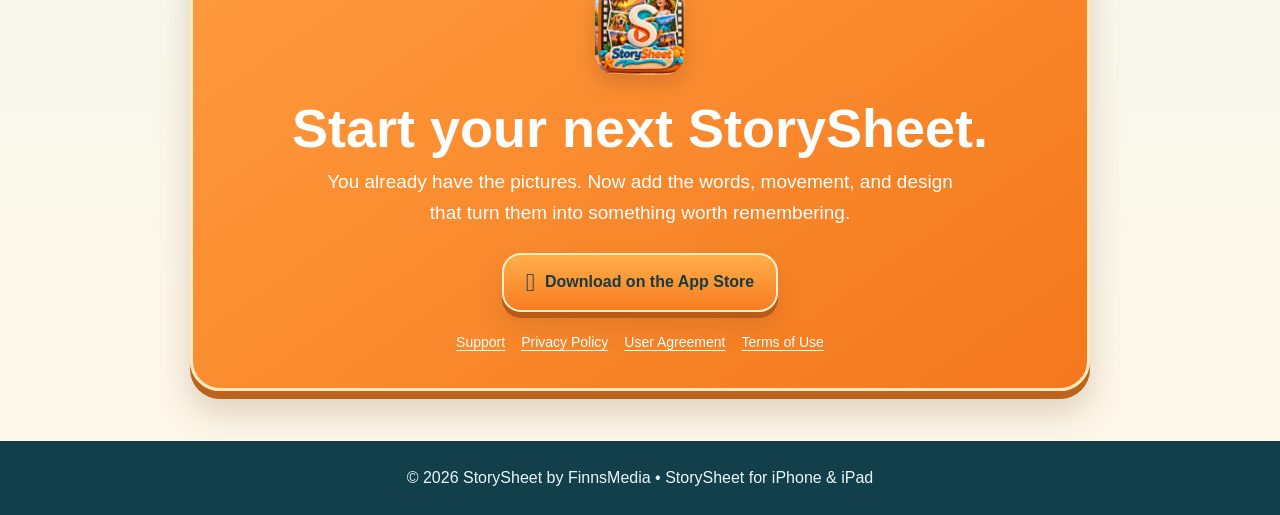
==== commit 74810efe: "Replace StorySheet hero phone emoji placeholders with photo story preview" ====
--- a/index.html
+++ b/index.html
@@ -240,6 +240,25 @@
   .topbar{align-items:center}
   .home-link{font-size:14px;padding:9px 12px}
 }
+
+/* Homepage preview: an actual photo-led StorySheet example instead of emoji placeholders */
+.phone{width:min(340px,82vw);aspect-ratio:9/18.5}
+.screen{padding:43px 12px 15px;background:linear-gradient(180deg,#92e0f4 0%,#d6f5fc 19%,#fff5e5 19%,#fff9f0 100%);display:flex;flex-direction:column}
+.preview-appbar{display:flex;align-items:center;gap:7px;font-size:12px;font-weight:850;color:#245663;margin-bottom:12px}
+.preview-appbar img{width:20px;height:20px;border-radius:5px}
+.preview-dots{margin-left:auto;letter-spacing:2px;font-size:16px}
+.mini-title{font-size:20px;margin:0 0 3px}
+.preview-date{text-align:center;font-size:8px;letter-spacing:1.1px;font-weight:800;color:#52777e;margin-bottom:12px}
+.story-sheet{padding:10px;transform:rotate(-1.5deg)}
+.preview-story-label{font-size:12px;font-weight:850;color:#275665;text-align:center;padding:2px 0 9px}
+.preview-photos{grid-template-columns:1.25fr .75fr;grid-template-rows:83px 83px;gap:6px}
+.preview-photos img{display:block;width:100%;height:100%;object-fit:cover;border-radius:8px;background:#cceaf0}
+.preview-photos .preview-photo-main{grid-row:span 2}
+.story-sheet .caption{margin:11px 3px 7px;font-size:11px;line-height:1.45}
+.preview-story-footer{display:flex;justify-content:space-between;align-items:center;gap:8px;font-size:10px;color:#41717c;font-weight:800}
+.preview-story-footer .video-chip{margin:0;padding:5px 7px}
+.preview-toolbar{margin-top:auto;display:flex;justify-content:space-around;gap:4px;padding:10px 1px 1px;font-size:9px;font-weight:800;color:#2b6d79}
+@media(max-width:560px){.phone{width:min(310px,78vw)}}
 </style>
 <link rel="icon" type="image/png" href="/StorySheet-icon.png"><link rel="apple-touch-icon" href="/StorySheet-icon.png"><link rel="canonical" href="https://www.storysheetapp.com/">
 <link rel="stylesheet" href="/clay-theme.css">
@@ -262,19 +281,24 @@
       </div>
     </div>
 
-    <div class="phone-wrap" aria-hidden="true">
+    <div class="phone-wrap" aria-label="Illustrative StorySheet sample showing a travel photo story with captions and video">
       <div class="phone">
         <div class="notch"></div>
         <div class="screen">
-          <div class="mini-title">Our Weekend Story</div>
+          <div class="preview-appbar"><img src="/StorySheet-icon.png" alt=""><span>StorySheet</span><span class="preview-dots">•••</span></div>
+          <div class="mini-title">Our Coastal Getaway</div>
+          <div class="preview-date">WEEKEND MEMORIES · SEPTEMBER 2026</div>
           <div class="story-sheet">
-            <div class="photo-grid">
-              <div class="fake-photo">🌅</div>
-              <div class="fake-photo small">🥂</div>
+            <div class="preview-story-label">A weekend worth remembering</div>
+            <div class="photo-grid preview-photos">
+              <img class="preview-photo-main" src="https://images.unsplash.com/photo-1500534623283-312aade485b7?auto=format&amp;fit=crop&amp;w=600&amp;q=80" alt="Scenic landscape on a weekend trip" loading="eager">
+              <img src="https://images.unsplash.com/photo-1470770841072-f978cf4d019e?auto=format&amp;fit=crop&amp;w=360&amp;q=80" alt="Mountain lakeside scenery" loading="eager">
+              <img src="https://images.unsplash.com/photo-1500534314209-a25ddb2bd429?auto=format&amp;fit=crop&amp;w=360&amp;q=80" alt="Outdoor scenery in warm light" loading="eager">
             </div>
-            <div class="caption">A perfect weekend — good views, great company, and the little moments we wanted to remember.</div>
-            <div class="video-chip">▶ Short video included</div>
+            <div class="caption"><strong>Sunsets, fresh air &amp; favorite memories.</strong><br>We found time to slow down, explore, and enjoy the little moments together.</div>
+            <div class="preview-story-footer"><span>✦ Our story</span><span class="video-chip">▶ Video clip</span></div>
           </div>
+          <div class="preview-toolbar"><span>▦ Layouts</span><span>✎ Captions</span><span>◉ Backgrounds</span></div>
         </div>
       </div>
     </div>
--- a/clay-theme.css
+++ b/clay-theme.css
@@ -26,3 +26,48 @@
 body:has(>header.hero) .step{background:#ffffff16;border:2px solid #90dfec66;box-shadow:0 6px 0 #083f502a}
 body:has(>header.hero) .final{border:3px solid #ffe8bb;box-shadow:0 8px 0 #bc641d,0 22px 35px #81533340}
 @media(max-width:600px){body>div:first-of-type:not(.hero){padding:32px 14px 38px!important}body>div:nth-of-type(2):not(.hero){width:calc(100% - 20px);padding:24px!important;margin:20px auto 32px!important}}
+
+/* Larger dimensional feature artwork and a more compact homepage layout */
+body:has(>header.hero) .hero{min-height:unset;padding-bottom:58px}
+body:has(>header.hero) .hero-grid{margin-top:42px;gap:38px}
+body:has(>header.hero) .section{padding-top:48px;padding-bottom:48px}
+body:has(>header.hero) .section-head{margin-bottom:28px}
+body:has(>header.hero) .features{gap:16px}
+body:has(>header.hero) .card{padding:22px 24px 24px;overflow:hidden;position:relative}
+body:has(>header.hero) .card .icon{
+  width:100px;height:100px;display:grid;place-items:center;
+  font-size:61px;line-height:1;margin:0 0 19px;
+  background:radial-gradient(circle at 24% 18%,#ffffff 0%,#fff4ce 36%,#f8c78b 100%);
+  border:4px solid #fff9ec;border-radius:31px;
+  box-shadow:inset -6px -8px 11px #a9693540,inset 5px 6px 10px #ffffffc0,0 9px 0 #dfa266,0 15px 20px #835a4138;
+  text-shadow:2px 4px 3px #785b5435;
+  transform:rotate(-4deg);
+}
+body:has(>header.hero) .card:nth-child(2n) .icon{transform:rotate(4deg);background:radial-gradient(circle at 23% 15%,#fff 0%,#d9f7fc 35%,#6cc9d9 100%);box-shadow:inset -6px -8px 12px #27768942,inset 5px 6px 12px #ffffffdd,0 9px 0 #4fa8b7,0 15px 20px #32677338}
+body:has(>header.hero) .card:nth-child(3n) .icon{background:radial-gradient(circle at 23% 15%,#fff 0%,#fff1df 35%,#ffab6b 100%)}
+body:has(>header.hero) .uses{gap:14px}
+body:has(>header.hero) .use{
+  min-height:167px;padding:18px 20px 20px;justify-content:space-between;
+  background:linear-gradient(155deg,#fffdfa,#ffedcf);
+}
+body:has(>header.hero) .use span{
+  display:grid;place-items:center;width:84px;height:84px;
+  font-size:52px;line-height:1;margin-bottom:16px;
+  border:3px solid #fff;border-radius:26px;
+  background:linear-gradient(145deg,#edfbff,#8cd9e5);
+  box-shadow:inset -5px -7px 10px #428a9d30,0 7px 0 #65acb6,0 12px 16px #345c652e;
+  transform:rotate(-4deg);
+}
+body:has(>header.hero) .use:nth-child(even) span{transform:rotate(4deg);background:linear-gradient(145deg,#fff8e5,#ffbd7a);box-shadow:inset -5px -7px 10px #ae743f30,0 7px 0 #dba069,0 12px 16px #795c422e}
+body:has(>header.hero) .use b{font-size:20px}
+body:has(>header.hero) .step{min-height:165px;padding:19px}
+body:has(>header.hero) .step-number{margin-bottom:12px;width:44px;height:44px;box-shadow:0 5px 0 #bb5e21}
+body:has(>header.hero) .final{margin-top:8px;margin-bottom:50px;padding:38px 24px}
+@media(max-width:850px){body:has(>header.hero) .hero-grid{gap:30px}}
+@media(max-width:560px){
+  body:has(>header.hero) .section{padding-top:36px;padding-bottom:36px}
+  body:has(>header.hero) .hero-grid{margin-top:28px}
+  body:has(>header.hero) .card .icon{width:88px;height:88px;font-size:55px}
+  body:has(>header.hero) .use{min-height:138px}
+  body:has(>header.hero) .use span{width:75px;height:75px;font-size:47px}
+}
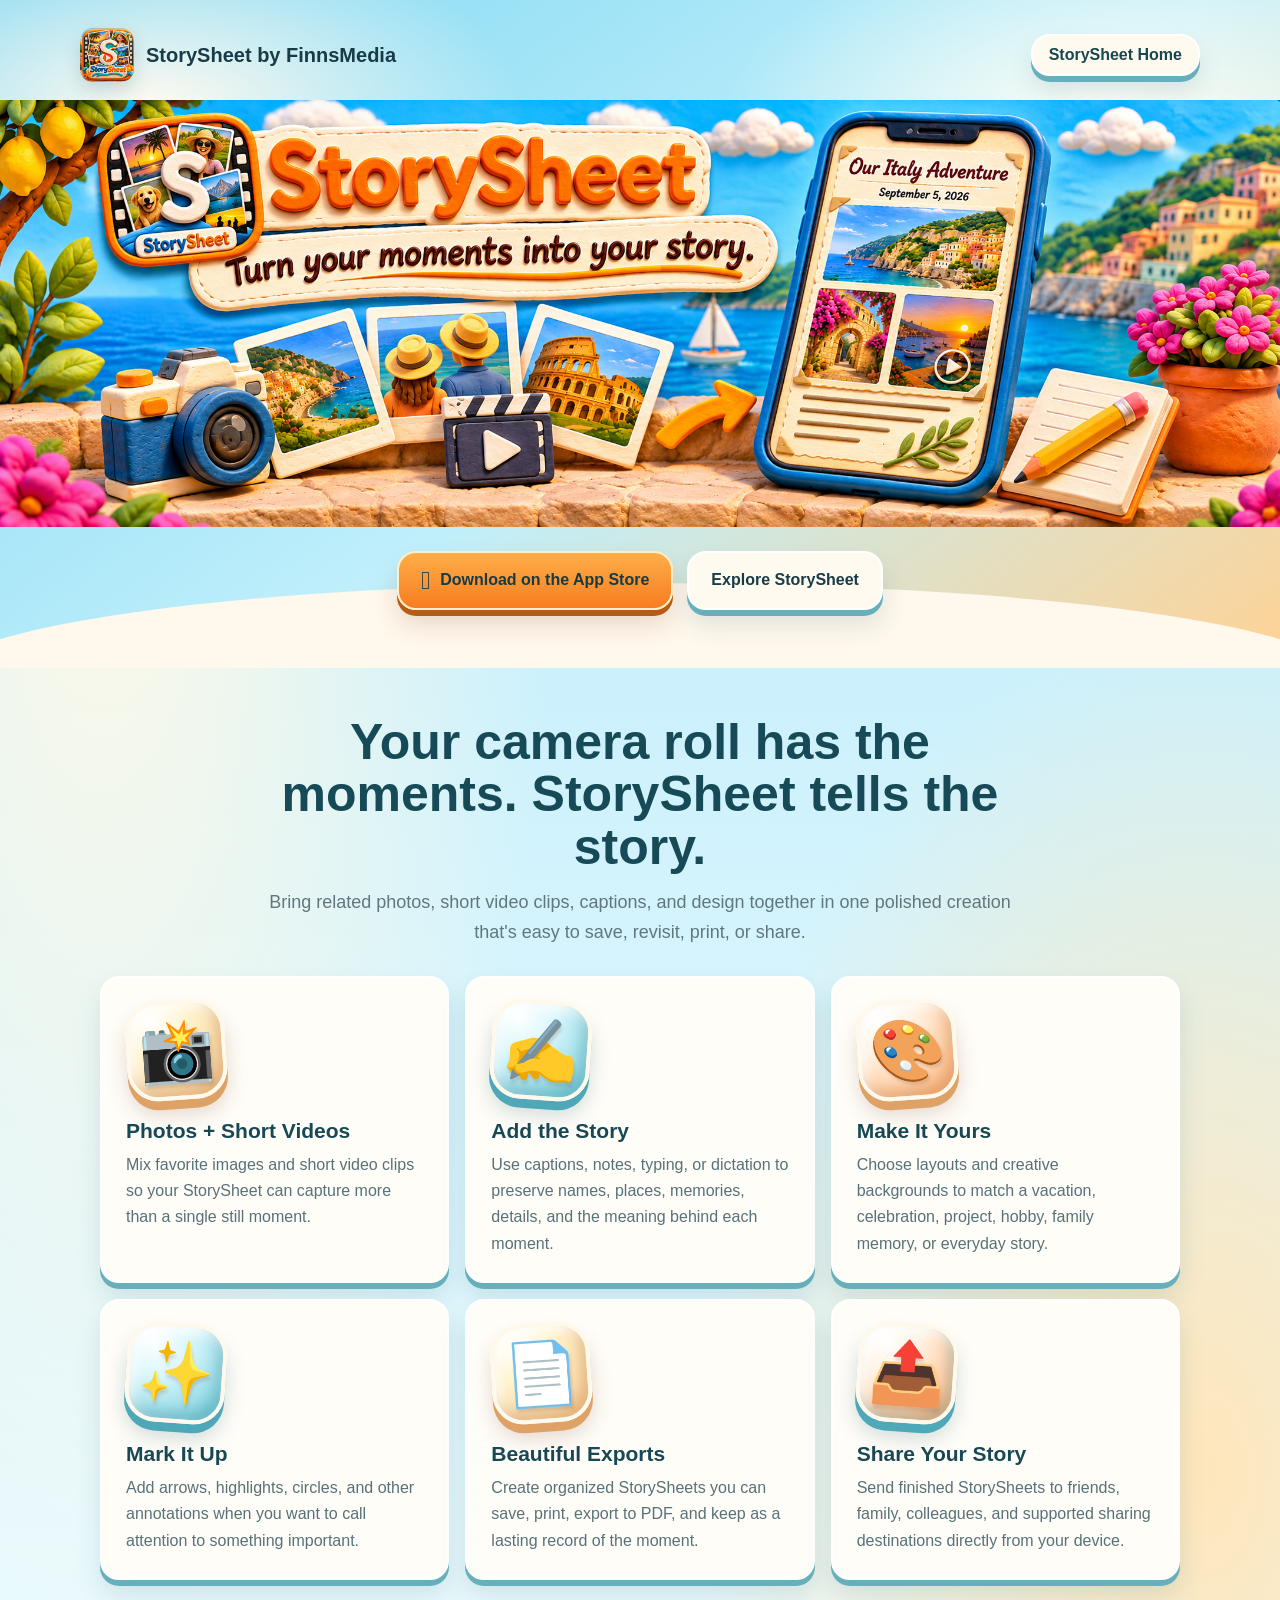
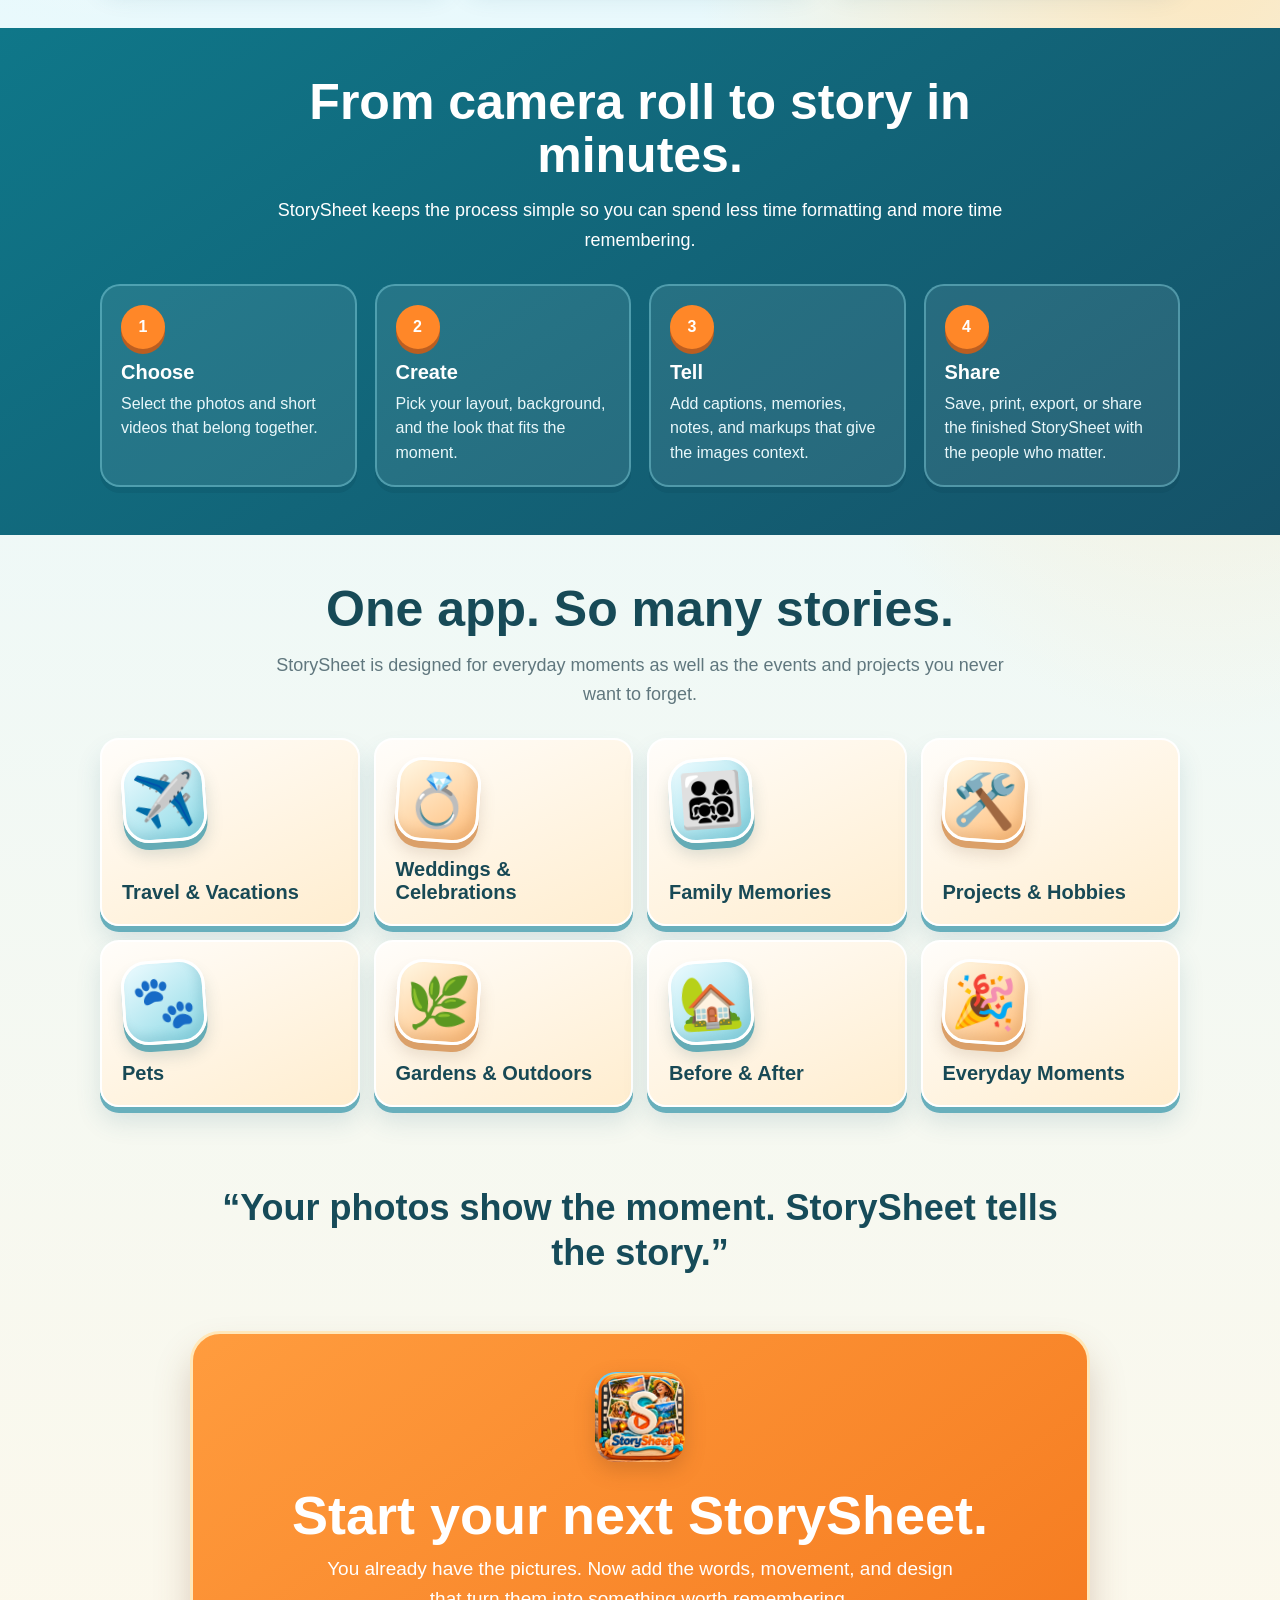
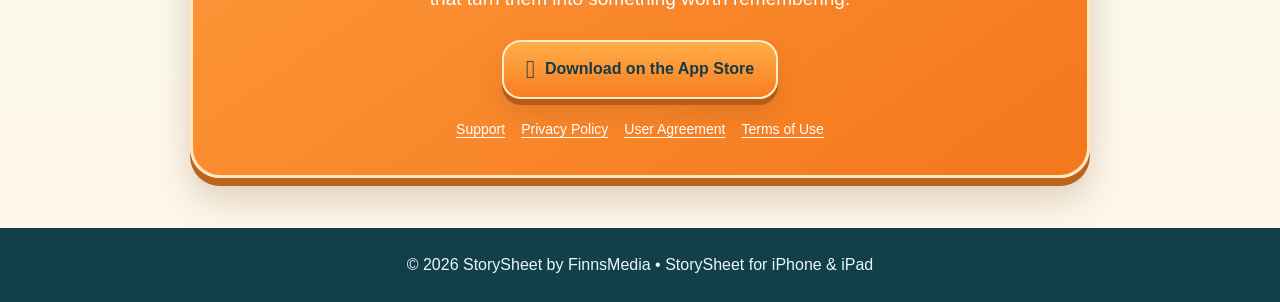
==== commit 2088aab4: "Make StorySheet clay banner edge-to-edge like FinnsMedia" ====
--- a/index.html
+++ b/index.html
@@ -259,6 +259,20 @@
 .preview-story-footer .video-chip{margin:0;padding:5px 7px}
 .preview-toolbar{margin-top:auto;display:flex;justify-content:space-around;gap:4px;padding:10px 1px 1px;font-size:9px;font-weight:800;color:#2b6d79}
 @media(max-width:560px){.phone{width:min(310px,78vw)}}
+
+/* Approved full-width StorySheet claymation artwork: preserve existing hero until image is loaded */
+.storysheet-banner{display:none;width:100vw;max-width:none;margin:18px 0 0;position:relative;left:50%;transform:translateX(-50%);z-index:3;text-align:center}
+.storysheet-banner-art{display:block;width:100%;height:auto;aspect-ratio:3/1;object-fit:contain;border-radius:0;box-shadow:none}
+.storysheet-banner-actions{display:flex;justify-content:center;gap:14px;flex-wrap:wrap;margin:24px auto 0}
+html.storysheet-banner-loaded .storysheet-banner{display:block}
+html.storysheet-banner-loaded .hero-grid{display:none}
+html.storysheet-banner-loaded .hero{min-height:unset;padding-bottom:80px}
+@media(max-width:620px){
+ .storysheet-banner{margin-top:20px}
+ .storysheet-banner-art{border-radius:0}
+ .storysheet-banner-actions{margin-top:17px;gap:10px}
+ .storysheet-banner-actions .cta{font-size:14px;min-height:45px;padding:10px 15px}
+}
 </style>
 <link rel="icon" type="image/png" href="/StorySheet-icon.png"><link rel="apple-touch-icon" href="/StorySheet-icon.png"><link rel="canonical" href="https://www.storysheetapp.com/">
 <link rel="stylesheet" href="/clay-theme.css">
@@ -268,6 +282,14 @@
   <div class="topbar">
     <div class="brand"><img src="/StorySheet-icon.png" alt="StorySheet app icon"><span>StorySheet by FinnsMedia</span></div>
     <a class="home-link" href="https://www.storysheetapp.com/">StorySheet Home</a>
+  </div>
+
+    <div class="storysheet-banner" aria-label="StorySheet claymation banner">
+    <img class="storysheet-banner-art" src="/storysheet-clay-banner.png" alt="StorySheet: Turn your moments into your story. A colorful claymation scene with travel photos, a camera and a StorySheet phone preview." width="2172" height="724" onload="document.documentElement.classList.add('storysheet-banner-loaded')" onerror="this.hidden=true">
+    <div class="storysheet-banner-actions">
+      <a class="cta primary" href="https://apps.apple.com/us/app/storysheet/id6763627551" target="_blank" rel="noopener noreferrer"><span class="apple" aria-hidden="true">&#63743;</span> Download on the App Store</a>
+      <a class="cta secondary" href="#features">Explore StorySheet</a>
+    </div>
   </div>
 
   <div class="hero-grid">
